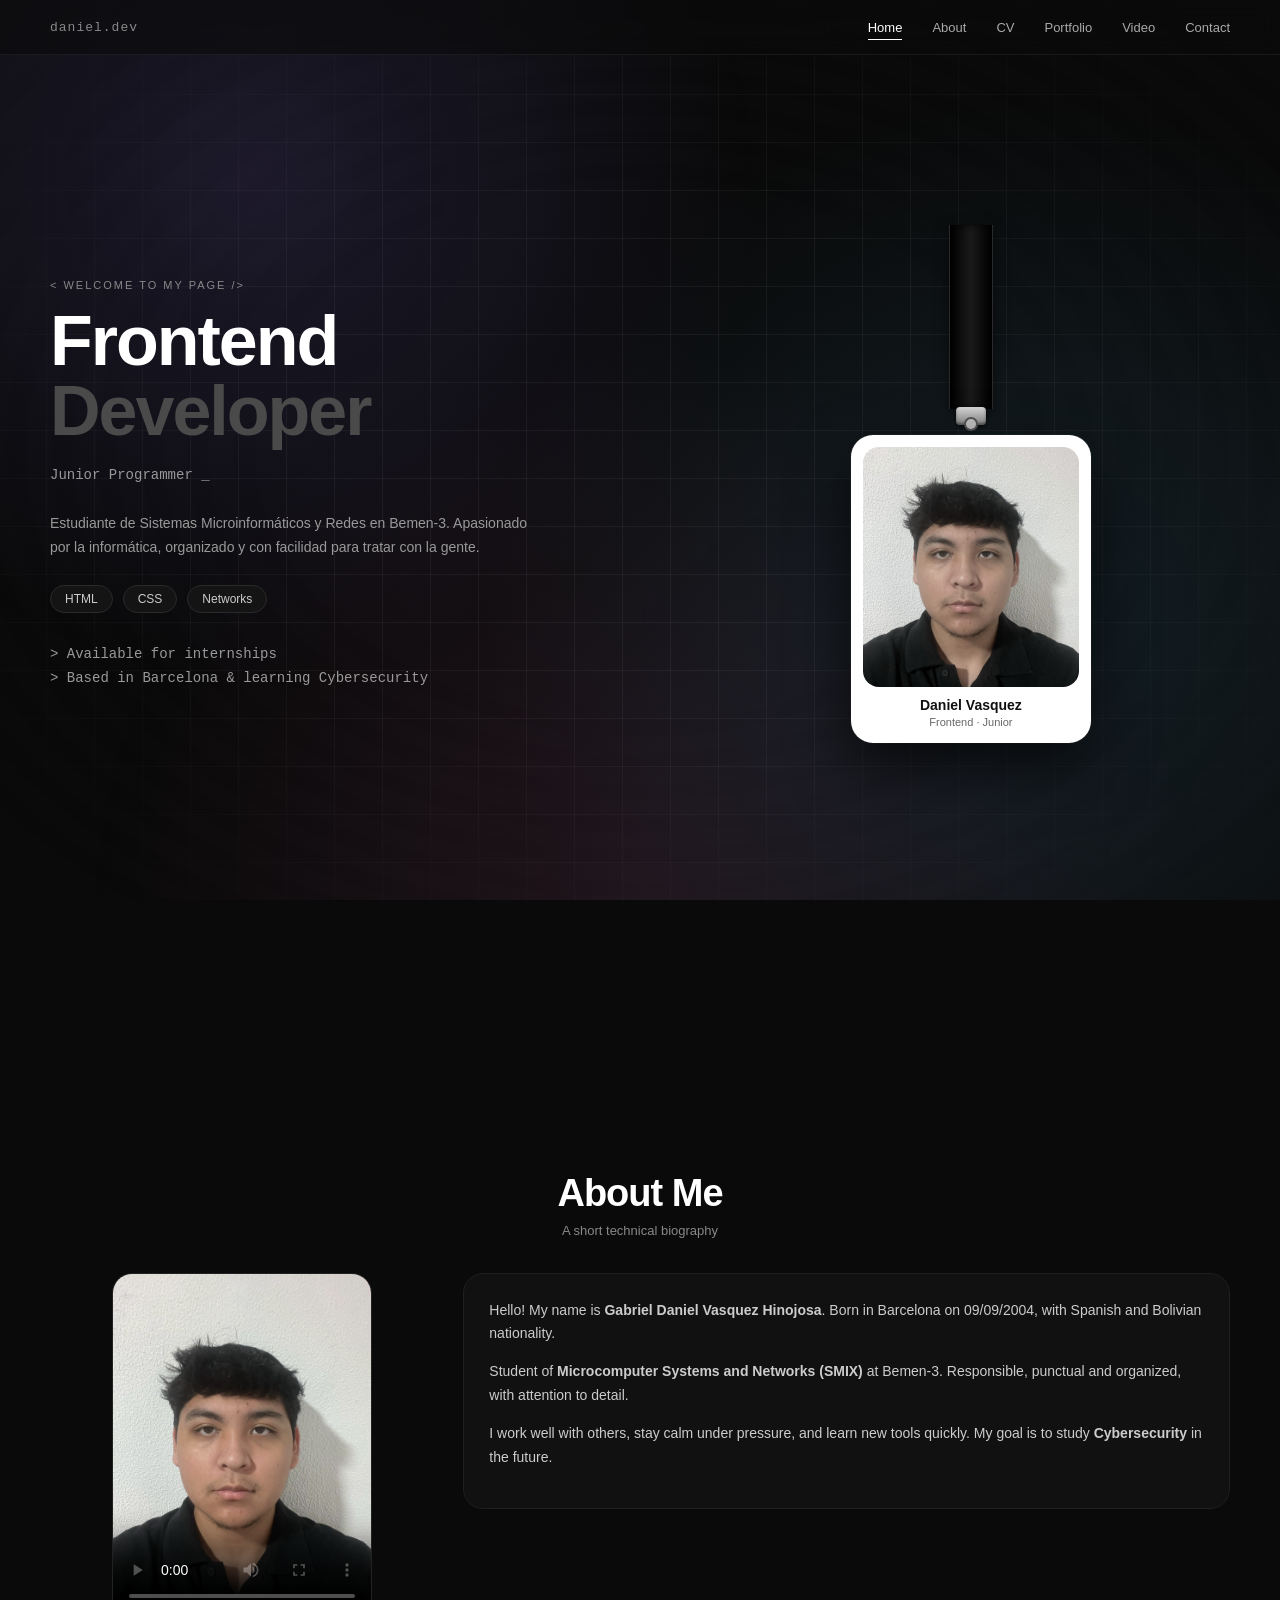
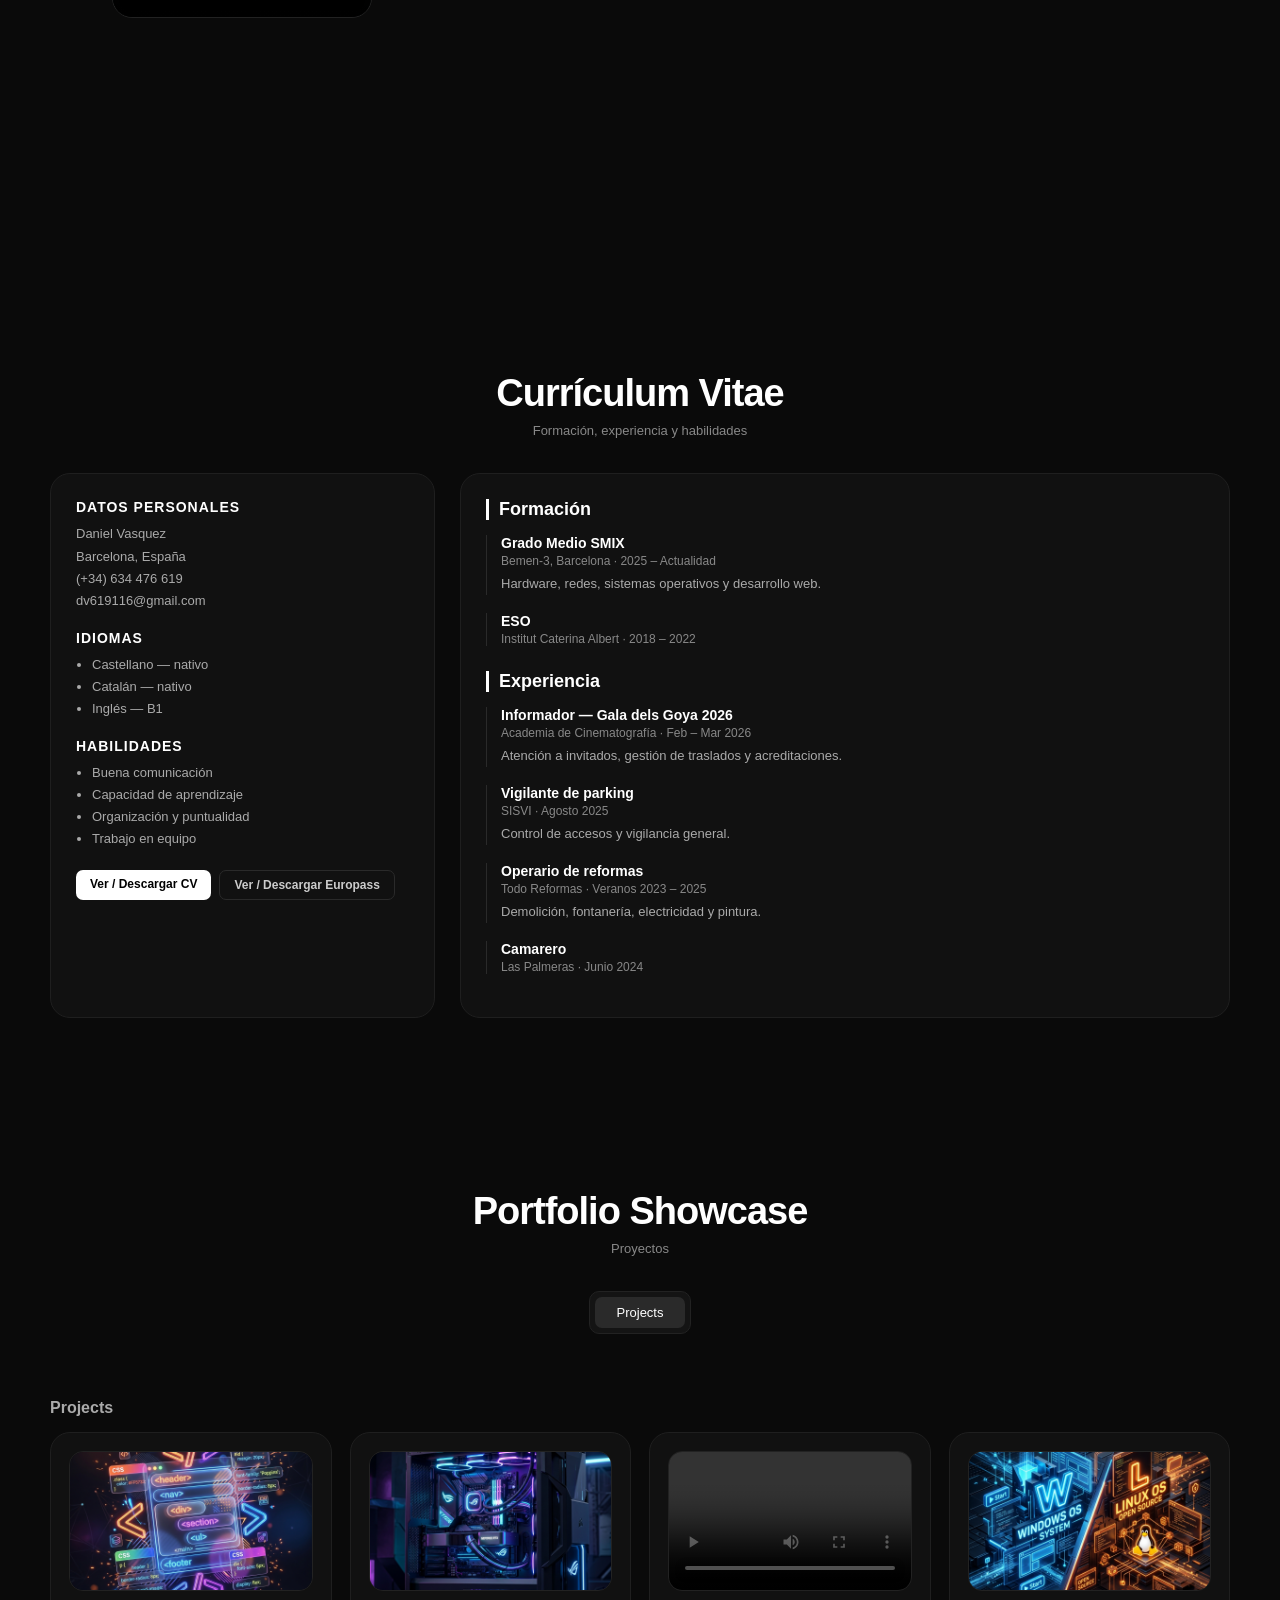
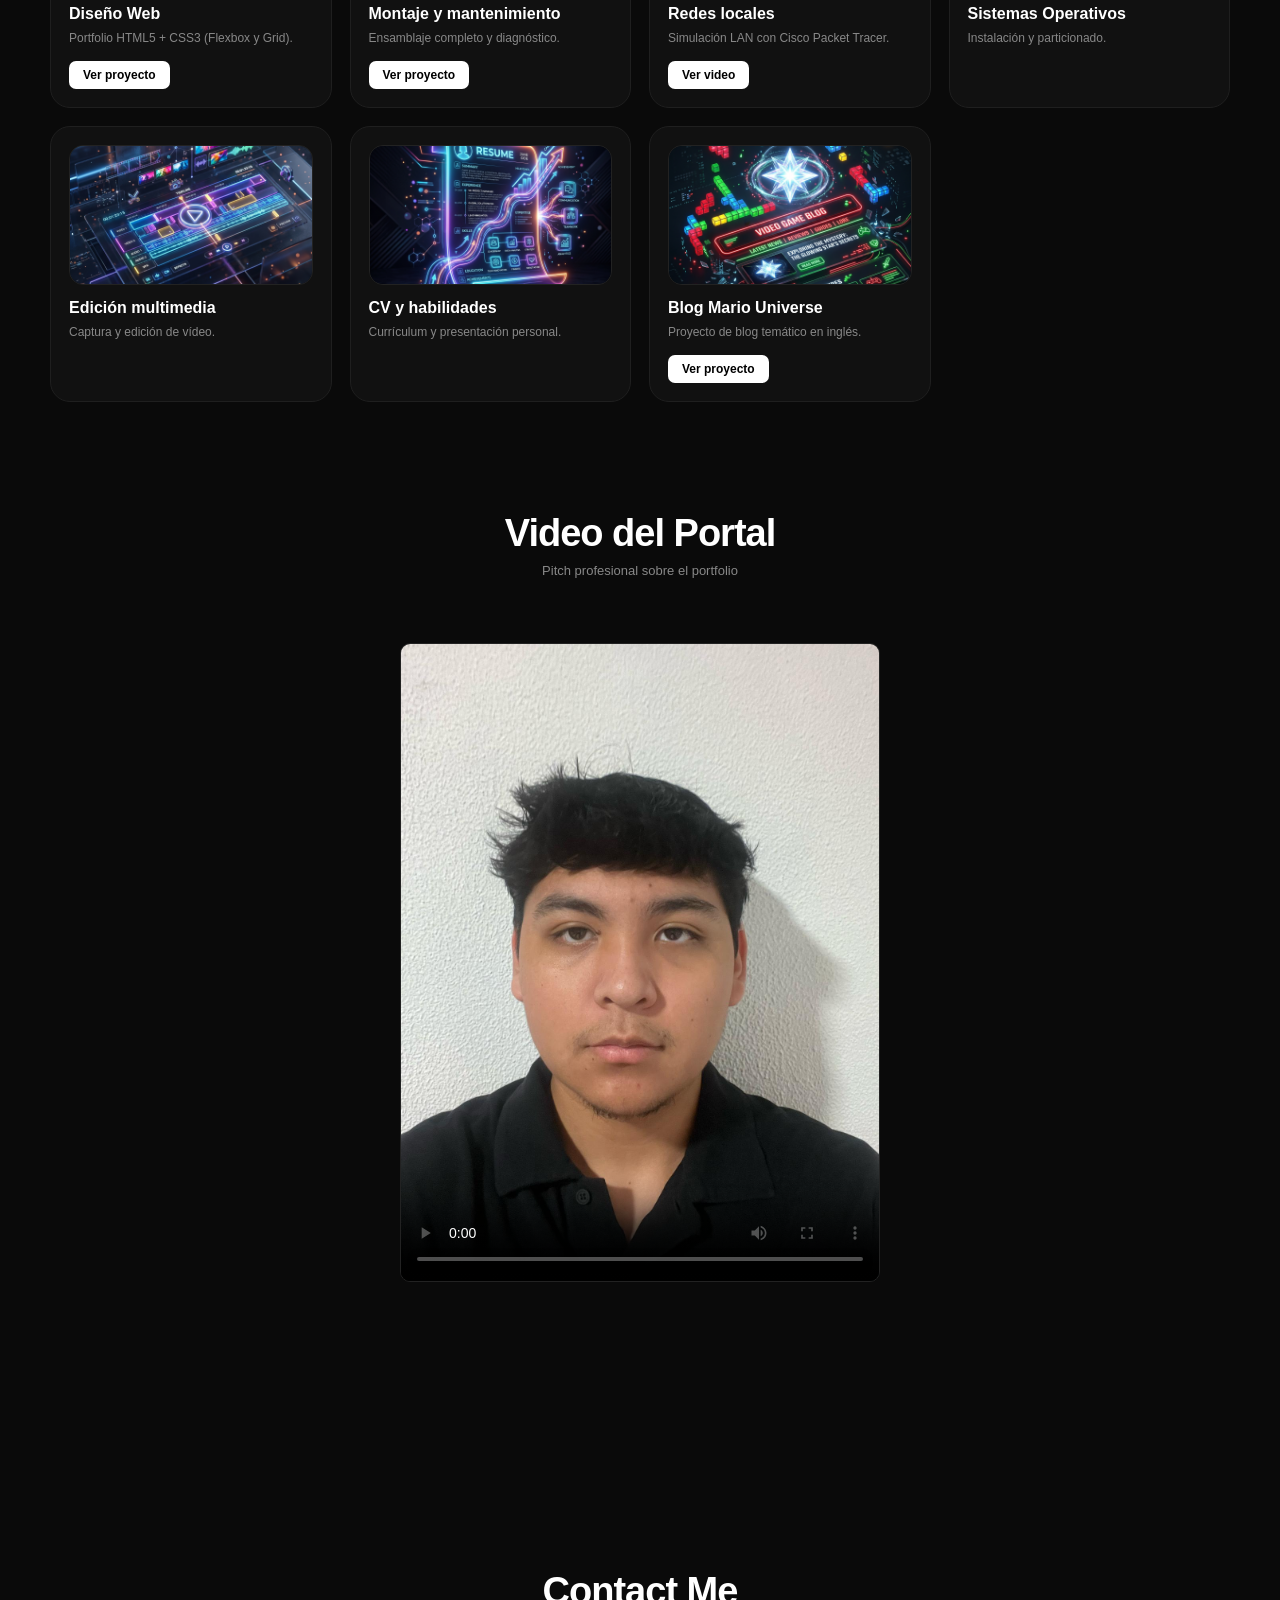
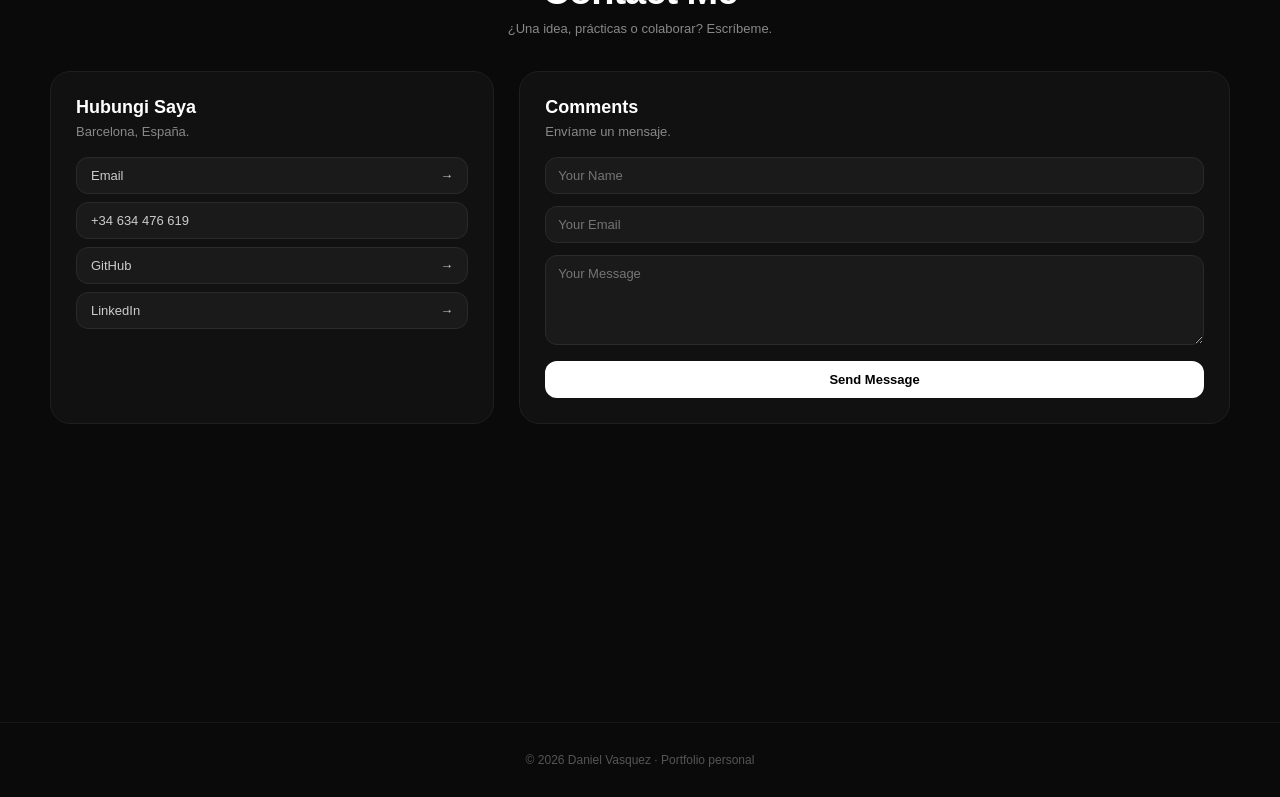
==== index.html @ 6c7f9017 "Espai_Personal" ====
<!DOCTYPE html>
<html lang="es">
<head>
  <meta charset="UTF-8">
  <meta name="viewport" content="width=device-width, initial-scale=1.0">
  <title>Daniel Vasquez · Portfolio</title>
  <link rel="stylesheet" href="css/styles.css">
</head>
<body>
  <header>
    <div class="logo">daniel.dev</div>
    <nav>
      <ul>
        <li><a href="#home" class="active">Home</a></li>
        <li><a href="#about">About</a></li>
        <li><a href="#cv">CV</a></li>
        <li><a href="#portfolio">Portfolio</a></li>
        <li><a href="#video">Video</a></li>
        <li><a href="#contact">Contact</a></li>
      </ul>
    </nav>
  </header>

  <main>
    <!-- ============ HOME ============ -->
    <section id="home" class="snap-section">
      <div class="hero">
        <div class="hero-text">
          <small>&lt; Welcome to my page /&gt;</small>
          <h1>Frontend <span class="grey">Developer</span></h1>
          <p class="subtitle">Junior Programmer _</p>
          <p>Estudiante de Sistemas Microinformáticos y Redes en Bemen-3. Apasionado por la informática, organizado y con facilidad para tratar con la gente.</p>
          <div class="tags">
            <span>HTML</span><span>CSS</span><span>Networks</span>
          </div>
          <p class="hero-actions">
            &gt; Available for internships<br>
            &gt; Based in Barcelona &amp; learning Cybersecurity
          </p>
        </div>

        <!-- Tarjeta colgante arrastrable -->
        <div class="id-card-wrap" id="cardWrap">
          <div class="lanyard" id="lanyard">
            <div class="lanyard-strap">
              <span>DANIEL VASQUEZ · PORTFOLIO · DANIEL VASQUEZ · PORTFOLIO ·</span>
            </div>
            <div class="lanyard-clip"></div>
          </div>
          <div class="id-card" id="idCard">
            <img src="img/profile.jpeg" alt="Foto de Daniel Vasquez">
            <div class="id-card-info">
              <strong>Daniel Vasquez</strong>
              <span>Frontend · Junior</span>
            </div>
          </div>
        </div>
      </div>
    </section>

    <!-- ============ ABOUT ============ -->
    <section id="about" class="snap-section">
      <h2 class="section-title">About Me</h2>
      <p class="section-subtitle">A short technical biography</p>
      <div class="about-grid">
        <div class="about-photo">
          <video src="videos/About%20Me.mp4" controls poster="img/profile.jpeg"></video>
        </div>
        <div class="about-text">
          <p>Hello! My name is <strong>Gabriel Daniel Vasquez Hinojosa</strong>. Born in Barcelona on 09/09/2004, with Spanish and Bolivian nationality.</p>
          <p>Student of <strong>Microcomputer Systems and Networks (SMIX)</strong> at Bemen-3. Responsible, punctual and organized, with attention to detail.</p>
          <p>I work well with others, stay calm under pressure, and learn new tools quickly. My goal is to study <strong>Cybersecurity</strong> in the future.</p>
        </div>
      </div>
    </section>

    <!-- ============ CV ============ -->
    <section id="cv" class="snap-section">
      <h2 class="section-title">Currículum Vitae</h2>
      <p class="section-subtitle">Formación, experiencia y habilidades</p>
      <div class="cv-grid">
        <aside class="cv-side">
          <h3>Datos personales</h3>
          <p>Daniel Vasquez<br>Barcelona, España<br><span>(+34) 634 476 619</span><br>dv619116@gmail.com</p>
          <h3>Idiomas</h3>
          <ul>
            <li>Castellano — nativo</li>
            <li>Catalán — nativo</li>
            <li>Inglés — B1</li>
          </ul>
          <h3>Habilidades</h3>
          <ul>
            <li>Buena comunicación</li>
            <li>Capacidad de aprendizaje</li>
            <li>Organización y puntualidad</li>
            <li>Trabajo en equipo</li>
          </ul>
          <div class="download-row">
            <a class="btn" href="img/cv.pdf" target="_blank" rel="noopener">Ver / Descargar CV</a>
            <a class="btn btn-outline" href="img/europass.pdf" target="_blank" rel="noopener">Ver / Descargar Europass</a>
          </div>
        </aside>
        <div class="cv-main-box">
          <h3>Formación</h3>
          <div class="timeline-item">
            <h4>Grado Medio SMIX</h4>
            <small>Bemen-3, Barcelona · 2025 – Actualidad</small>
            <p>Hardware, redes, sistemas operativos y desarrollo web.</p>
          </div>
          <div class="timeline-item">
            <h4>ESO</h4>
            <small>Institut Caterina Albert · 2018 – 2022</small>
          </div>
          <h3>Experiencia</h3>
          <div class="timeline-item">
            <h4>Informador — Gala dels Goya 2026</h4>
            <small>Academia de Cinematografía · Feb – Mar 2026</small>
            <p>Atención a invitados, gestión de traslados y acreditaciones.</p>
          </div>
          <div class="timeline-item">
            <h4>Vigilante de parking</h4>
            <small>SISVI · Agosto 2025</small>
            <p>Control de accesos y vigilancia general.</p>
          </div>
          <div class="timeline-item">
            <h4>Operario de reformas</h4>
            <small>Todo Reformas · Veranos 2023 – 2025</small>
            <p>Demolición, fontanería, electricidad y pintura.</p>
          </div>
          <div class="timeline-item">
            <h4>Camarero</h4>
            <small>Las Palmeras · Junio 2024</small>
          </div>
        </div>
      </div>
    </section>

    <!-- ============ PORTFOLIO ============ -->
    <section id="portfolio" class="snap-section">
      <h2 class="section-title">Portfolio Showcase</h2>
      <p class="section-subtitle">Proyectos</p>
      <div class="tabs">
        <a href="#projects" class="active">Projects</a>
      </div>
      <h3 id="projects" class="sub-h">Projects</h3>
      <div class="cards">
        <div class="card"><div class="card-thumb" style="padding: 0; overflow: hidden;"><img src="img/project-web.png" style="width: 100%; height: 100%; object-fit: cover;"></div><h3>Diseño Web</h3><p>Portfolio HTML5 + CSS3 (Flexbox y Grid).</p><a class="btn" href="https://gdvasquez-io.github.io/-Lloc-Web-de-Venda/" target="_blank">Ver proyecto</a></div>
        <div class="card"><div class="card-thumb" style="padding: 0; overflow: hidden;"><img src="img/project-pc.png" style="width: 100%; height: 100%; object-fit: cover;"></div><h3>Montaje y mantenimiento</h3><p>Ensamblaje completo y diagnóstico.</p><a class="btn" href="https://gdvasquez-io.github.io/Formulari-Web/" target="_blank">Ver proyecto</a></div>
        <div class="card"><div style="height: 140px; border-radius: 14px; margin-bottom: 14px; overflow: hidden; border: 1px solid #222;"><video src="videos/networking-video.mp4" controls style="width: 100%; height: 100%; object-fit: cover;"></video></div><h3>Redes locales</h3><p>Simulación LAN con Cisco Packet Tracer.</p><a class="btn" href="videos/networking-video.mp4" target="_blank">Ver video</a></div>
        <div class="card"><div class="card-thumb" style="padding: 0; overflow: hidden;"><img src="img/project-os.png" style="width: 100%; height: 100%; object-fit: cover;"></div><h3>Sistemas Operativos</h3><p>Instalación y particionado.</p></div>
        <div class="card"><div class="card-thumb" style="padding: 0; overflow: hidden;"><img src="img/project-media.png" style="width: 100%; height: 100%; object-fit: cover;"></div><h3>Edición multimedia</h3><p>Captura y edición de vídeo.</p></div>
        <div class="card"><div class="card-thumb" style="padding: 0; overflow: hidden;"><img src="img/project-cv.png" style="width: 100%; height: 100%; object-fit: cover;"></div><h3>CV y habilidades</h3><p>Currículum y presentación personal.</p></div>
        <div class="card"><div class="card-thumb" style="padding: 0; overflow: hidden;"><img src="img/project-mario.png" style="width: 100%; height: 100%; object-fit: cover;"></div><h3>Blog Mario Universe</h3><p>Proyecto de blog temático en inglés.</p><a class="btn" href="https://gdvasquez-io.github.io/blog-mario-univers/" target="_blank">Ver proyecto</a></div>
      </div>

    </section>

    <!-- ============ VIDEO ============ -->
    <section id="video" class="snap-section">
      <h2 class="section-title">Video del Portal</h2>
      <p class="section-subtitle">Pitch profesional sobre el portfolio</p>
      <div class="video-container">
        <video controls poster="img/profile.jpeg">
          <source src="img/portal-video.mp4" type="video/mp4">
        </video>
      </div>
    </section>

    <!-- ============ CONTACT ============ -->
    <section id="contact" class="snap-section">
      <h2 class="section-title">Contact Me</h2>
      <p class="section-subtitle">¿Una idea, prácticas o colaborar? Escríbeme.</p>
      <div class="contact-grid">
        <div class="contact-box">
          <h3>Hubungi Saya</h3>
          <p class="desc">Barcelona, España.</p>
          <div class="social">
            <a href="mailto:dv619116@gmail.com">Email <span>→</span></a>
            <span class="phone-row"><span>+34 634 476 619</span></span>
            <a href="https://github.com/gdvasquez-io" target="_blank">GitHub <span>→</span></a>
            <a href="https://www.linkedin.com/in/gdvasquez" target="_blank">LinkedIn <span>→</span></a>
          </div>
        </div>
        <form class="contact-box" action="mailto:dv619116@gmail.com" method="post" enctype="text/plain">
          <h3>Comments</h3>
          <p class="desc">Envíame un mensaje.</p>
          <input type="text" name="nombre" placeholder="Your Name" required>
          <input type="email" name="email" placeholder="Your Email" required>
          <textarea name="mensaje" placeholder="Your Message" required></textarea>
          <button type="submit">Send Message</button>
        </form>
      </div>
    </section>
  </main>

  <footer>© 2026 Daniel Vasquez · Portfolio personal</footer>


</body>
</html>
---- css/styles.css ----
/* =====================================================
   PORTFOLIO - Daniel Vasquez
   Solo HTML y CSS · Inspirado en el diseño del video
   ===================================================== */

* {
  margin: 0;
  padding: 0;
  box-sizing: border-box;
  font-family: "Helvetica Neue", Arial, sans-serif;
}

html { scroll-behavior: smooth; }

/* Secciones (scroll libre, sin snap automático) */
.snap-section {
  min-height: 100vh;
  padding-top: 90px;
  display: flex;
  flex-direction: column;
  justify-content: center;
  max-width: 1200px;
  margin: 0 auto;
}
.sub-h { margin: 30px 0 15px; font-size: 16px; color: #aaa; }

body {
  background-color: #0a0a0a;
  color: #ffffff;
  min-height: 100vh;
  position: relative;
  overflow-x: hidden;
}

/* ============ Fondo animado profesional ============ */
/* Capa 1: grid sutil que se desplaza */
body::before {
  content: "";
  position: fixed;
  inset: -2px;
  z-index: -2;
  background-color: #0a0a0a;
  background-image:
    linear-gradient(rgba(255, 255, 255, 0.05) 1px, transparent 1px),
    linear-gradient(90deg, rgba(255, 255, 255, 0.05) 1px, transparent 1px);
  background-size: 48px 48px;
  animation: gridShift 20s linear infinite;
  mask-image: radial-gradient(ellipse at center, #000 40%, transparent 90%);
  -webkit-mask-image: radial-gradient(ellipse at center, #000 40%, transparent 90%);
}

/* Capa 2: orbes de luz que se mueven */
body::after {
  content: "";
  position: fixed;
  inset: 0;
  z-index: -1;
  pointer-events: none;
  background:
    radial-gradient(circle at 20% 20%, rgba(120, 100, 200, 0.18), transparent 40%),
    radial-gradient(circle at 80% 70%, rgba(80, 160, 200, 0.15), transparent 45%),
    radial-gradient(circle at 50% 100%, rgba(200, 100, 160, 0.12), transparent 50%);
  animation: orbDrift 18s ease-in-out infinite alternate;
}

@keyframes gridShift {
  0%   { background-position: 0 0, 0 0; }
  100% { background-position: 48px 48px, 48px 48px; }
}

@keyframes orbDrift {
  0%   { transform: translate3d(0, 0, 0) scale(1); }
  50%  { transform: translate3d(-3%, 2%, 0) scale(1.1); }
  100% { transform: translate3d(3%, -2%, 0) scale(1.05); }
}

a { text-decoration: none; color: inherit; }
ul { list-style: none; }

/* ============ Header fijo ============ */
header {
  position: fixed;
  top: 0; left: 0;
  width: 100%;
  padding: 18px 50px;
  display: flex;
  justify-content: space-between;
  align-items: center;
  background-color: rgba(10, 10, 10, 0.6);
  backdrop-filter: blur(10px);
  -webkit-backdrop-filter: blur(10px);
  border-bottom: 1px solid rgba(255, 255, 255, 0.06);
  z-index: 100;
}

.logo {
  font-size: 13px;
  color: #888;
  letter-spacing: 1px;
  font-family: "Courier New", monospace;
}

nav ul {
  display: flex;
  gap: 30px;
}

nav a {
  font-size: 13px;
  color: #aaaaaa;
  padding: 4px 0;
  transition: color 0.3s;
}

nav a:hover { color: #ffffff; }

nav a.active {
  color: #ffffff;
  border-bottom: 1px solid #ffffff;
}

/* ============ Layout general ============ */
main {
  padding: 0 50px 60px;
}

section {
  max-width: 1200px;
  margin: 0 auto;
}

/* ============ HERO (Home) ============ */
.hero {
  display: grid;
  grid-template-columns: 1.2fr 1fr;
  gap: 40px;
  align-items: center;
  min-height: 80vh;
}

.hero-text small {
  display: inline-block;
  color: #888;
  font-size: 11px;
  letter-spacing: 2px;
  text-transform: uppercase;
  margin-bottom: 15px;
}

.hero-text h1 {
  font-size: 70px;
  font-weight: 800;
  line-height: 1;
  letter-spacing: -2px;
}

.hero-text h1 .grey {
  color: #4a4a4a;
  display: block;
}

.subtitle {
  margin-top: 20px;
  font-size: 14px;
  color: #aaaaaa;
  font-family: "Courier New", monospace;
}

.hero-text p {
  color: #999999;
  font-size: 14px;
  margin: 18px 0 25px;
  max-width: 480px;
  line-height: 1.7;
}

.tags {
  display: flex;
  gap: 10px;
  margin-bottom: 30px;
  flex-wrap: wrap;
}

.tags span {
  border: 1px solid #2a2a2a;
  background-color: #141414;
  padding: 6px 14px;
  border-radius: 20px;
  font-size: 12px;
  color: #cccccc;
}

.hero-actions {
  font-size: 12px;
  color: #777;
  font-family: "Courier New", monospace;
}

/* ===== ID Card colgando ===== */
.id-card-wrap {
  position: relative;
  width: 280px;
  height: 540px;
  margin: 0 auto;
  user-select: none;
  transform-origin: top center;
}

/* Correa negra con texto blanco */
.lanyard {
  position: absolute;
  top: 0;
  left: 50%;
  transform: translateX(-50%);
  width: 44px;
  height: 200px;
  display: flex;
  flex-direction: column;
  align-items: center;
  pointer-events: none;
}
.lanyard-strap {
  width: 100%;
  flex: 1;
  background: linear-gradient(90deg, #000 0%, #1a1a1a 50%, #000 100%);
  border-left: 1px solid #2a2a2a;
  border-right: 1px solid #2a2a2a;
  box-shadow: inset 0 0 8px rgba(0,0,0,0.8), 0 4px 12px rgba(0,0,0,0.5);
  overflow: hidden;
  position: relative;
}
.lanyard-strap span {
  position: absolute;
  top: 0; left: 50%;
  transform: translateX(-50%) rotate(90deg);
  transform-origin: top left;
  white-space: nowrap;
  color: #fff;
  font-size: 9px;
  letter-spacing: 4px;
  font-weight: 700;
  font-family: "Courier New", monospace;
  padding: 14px 0 0 14px;
  opacity: 0.85;
}
.lanyard-clip {
  width: 30px;
  height: 18px;
  background: linear-gradient(180deg, #d8d8d8, #888);
  border-radius: 4px;
  margin-top: -2px;
  box-shadow: 0 2px 4px rgba(0,0,0,0.6), inset 0 -2px 3px rgba(0,0,0,0.4);
  position: relative;
}
.lanyard-clip::after {
  content: "";
  position: absolute;
  bottom: -6px;
  left: 50%;
  transform: translateX(-50%);
  width: 10px; height: 10px;
  border-radius: 50%;
  background: #c0c0c0;
  border: 2px solid #555;
}

.id-card {
  position: absolute;
  top: 210px;
  left: 50%;
  margin-left: -120px;
  width: 240px;
  background-color: #ffffff;
  border-radius: 22px;
  padding: 12px;
  box-shadow: 0 25px 60px rgba(0, 0, 0, 0.7), 0 0 0 1px rgba(255,255,255,0.05);
  pointer-events: none;
}

.id-card-info {
  text-align: center;
  color: #111;
  margin-top: 10px;
  font-family: "Courier New", monospace;
}
.id-card-info strong { display: block; font-size: 14px; }
.id-card-info span { font-size: 11px; color: #666; }

.id-card img {
  width: 100%;
  height: 240px;
  object-fit: cover;
  border-radius: 16px;
  display: block;
  filter: grayscale(40%);
  pointer-events: none;
}

/* ============ Títulos de sección ============ */
.section-title {
  text-align: center;
  font-size: 38px;
  font-weight: 800;
  letter-spacing: -1px;
  margin-bottom: 8px;
}

.section-subtitle {
  text-align: center;
  color: #888;
  font-size: 13px;
  margin-bottom: 35px;
}

/* ============ Tabs ============ */
.tabs {
  display: flex;
  justify-content: center;
  gap: 6px;
  background-color: #141414;
  border: 1px solid #222;
  padding: 5px;
  border-radius: 10px;
  width: fit-content;
  margin: 0 auto 35px;
}

.tabs a {
  padding: 8px 22px;
  font-size: 13px;
  color: #888;
  border-radius: 7px;
  transition: all 0.3s;
}

.tabs a.active,
.tabs a:hover {
  background-color: #2a2a2a;
  color: #ffffff;
}

/* ============ Cards Portfolio ============ */
.cards {
  display: grid;
  grid-template-columns: repeat(auto-fit, minmax(280px, 1fr));
  gap: 18px;
}

.card {
  background-color: #111111;
  border: 1px solid #1f1f1f;
  border-radius: 20px;
  padding: 18px;
  transition: transform 0.3s, border-color 0.3s;
}

.card:hover {
  transform: translateY(-4px);
  border-color: #444;
}

.card-thumb {
  background: linear-gradient(135deg, #1a1a1a, #0d0d0d);
  border: 1px solid #222;
  height: 140px;
  border-radius: 14px;
  margin-bottom: 14px;
  display: flex;
  align-items: center;
  justify-content: center;
  color: #555;
  font-size: 11px;
  letter-spacing: 1px;
}

.card h3 {
  font-size: 16px;
  margin-bottom: 6px;
}

.card p {
  color: #888;
  font-size: 12px;
  margin-bottom: 14px;
  line-height: 1.5;
}

.btn {
  display: inline-block;
  background-color: #ffffff;
  color: #000000;
  padding: 7px 14px;
  border-radius: 7px;
  font-size: 12px;
  font-weight: 600;
  border: none;
  cursor: pointer;
}

.btn-outline {
  background-color: transparent;
  color: #ccc;
  border: 1px solid #2a2a2a;
}

/* ============ Tech Stack grid ============ */
.stack {
  display: grid;
  grid-template-columns: repeat(auto-fit, minmax(140px, 1fr));
  gap: 14px;
}

.stack-item {
  background-color: #111;
  border: 1px solid #1f1f1f;
  border-radius: 18px;
  padding: 22px 12px;
  text-align: center;
  transition: transform 0.3s, border-color 0.3s;
}

.stack-item:hover {
  transform: translateY(-3px);
  border-color: #555;
}

.stack-item .icon {
  font-size: 30px;
  margin-bottom: 8px;
  display: block;
}

.stack-item p {
  font-size: 12px;
  color: #ccc;
}

/* ============ About ============ */
.about-grid {
  display: grid;
  grid-template-columns: 1fr 2fr;
  gap: 30px;
  align-items: start;
}

.about-photo img, .about-photo video {
  width: 75%;
  max-width: 260px;
  display: block;
  margin: 0 auto;
  border-radius: 20px;
  border: 1px solid #222;
  filter: grayscale(20%);
  object-fit: cover;
}

.about-text {
  background-color: #111;
  border: 1px solid #1f1f1f;
  border-radius: 20px;
  padding: 25px;
  color: #cccccc;
  font-size: 14px;
  line-height: 1.7;
}

.about-text p { margin-bottom: 14px; }

.video-container {
  margin-top: 30px;
}

.video-container video {
  width: 100%;
  max-width: 480px;
  display: block;
  margin: 0 auto;
  border-radius: 10px;
  border: 1px solid #222;
}

/* ============ CV ============ */
.cv-grid {
  display: grid;
  grid-template-columns: 1fr 2fr;
  gap: 25px;
}

.cv-side, .cv-main-box {
  background-color: #111;
  border: 1px solid #1f1f1f;
  border-radius: 20px;
  padding: 25px;
}

.cv-side h3 {
  font-size: 14px;
  text-transform: uppercase;
  letter-spacing: 1px;
  color: #fff;
  margin: 18px 0 8px;
}

.cv-side h3:first-child { margin-top: 0; }

.cv-side p, .cv-side li {
  color: #aaa;
  font-size: 13px;
  line-height: 1.7;
}

.cv-side ul { padding-left: 16px; list-style: disc; }

.download-row { margin-top: 20px; display: flex; gap: 8px; flex-wrap: wrap; }

.cv-main-box h3 {
  font-size: 18px;
  margin-bottom: 15px;
  border-left: 3px solid #fff;
  padding-left: 10px;
}

.cv-main-box h3:not(:first-child) { margin-top: 25px; }

.timeline-item {
  margin-bottom: 18px;
  padding-left: 14px;
  border-left: 1px solid #2a2a2a;
}

.timeline-item h4 {
  font-size: 14px;
  margin-bottom: 3px;
}

.timeline-item small {
  color: #888;
  font-size: 12px;
  display: block;
  margin-bottom: 6px;
}

.timeline-item p {
  color: #aaa;
  font-size: 13px;
  line-height: 1.6;
}

/* ============ Contact ============ */
.contact-grid {
  display: grid;
  grid-template-columns: 1fr 1.6fr;
  gap: 25px;
}

.contact-box {
  background-color: #111;
  border: 1px solid #1f1f1f;
  border-radius: 20px;
  padding: 25px;
}

.contact-box h3 { margin-bottom: 6px; font-size: 18px; }
.contact-box .desc { color: #888; font-size: 13px; margin-bottom: 18px; }

.contact-box input,
.contact-box textarea {
  width: 100%;
  background-color: #1a1a1a;
  border: 1px solid #2a2a2a;
  border-radius: 12px;
  padding: 10px 12px;
  color: #fff;
  font-size: 13px;
  margin-bottom: 12px;
  font-family: inherit;
}

.contact-box textarea { min-height: 90px; resize: vertical; }

.contact-box button {
  width: 100%;
  background-color: #fff;
  color: #000;
  padding: 11px;
  border: none;
  border-radius: 12px;
  font-size: 13px;
  font-weight: 600;
  cursor: pointer;
}

.social {
  display: flex;
  flex-direction: column;
  gap: 8px;
  margin-top: 16px;
}

.social a {
  background-color: #1a1a1a;
  border: 1px solid #2a2a2a;
  padding: 10px 14px;
  border-radius: 12px;
  font-size: 13px;
  color: #ccc;
  display: flex;
  justify-content: space-between;
  align-items: center;
  transition: border-color 0.3s;
}



.social a:hover { border-color: #fff; color: #fff; }

/* ============ Footer ============ */
footer {
  text-align: center;
  padding: 30px;
  color: #555;
  font-size: 12px;
  border-top: 1px solid rgba(255, 255, 255, 0.05);
  margin-top: 60px;
}





/* Fila del teléfono en la sección de contacto: mismo estilo que los enlaces */
.social .phone-row {
  background-color: #1a1a1a;
  border: 1px solid #2a2a2a;
  padding: 10px 14px;
  border-radius: 12px;
  font-size: 13px;
  color: #ccc;
  display: flex;
  align-items: center;
}
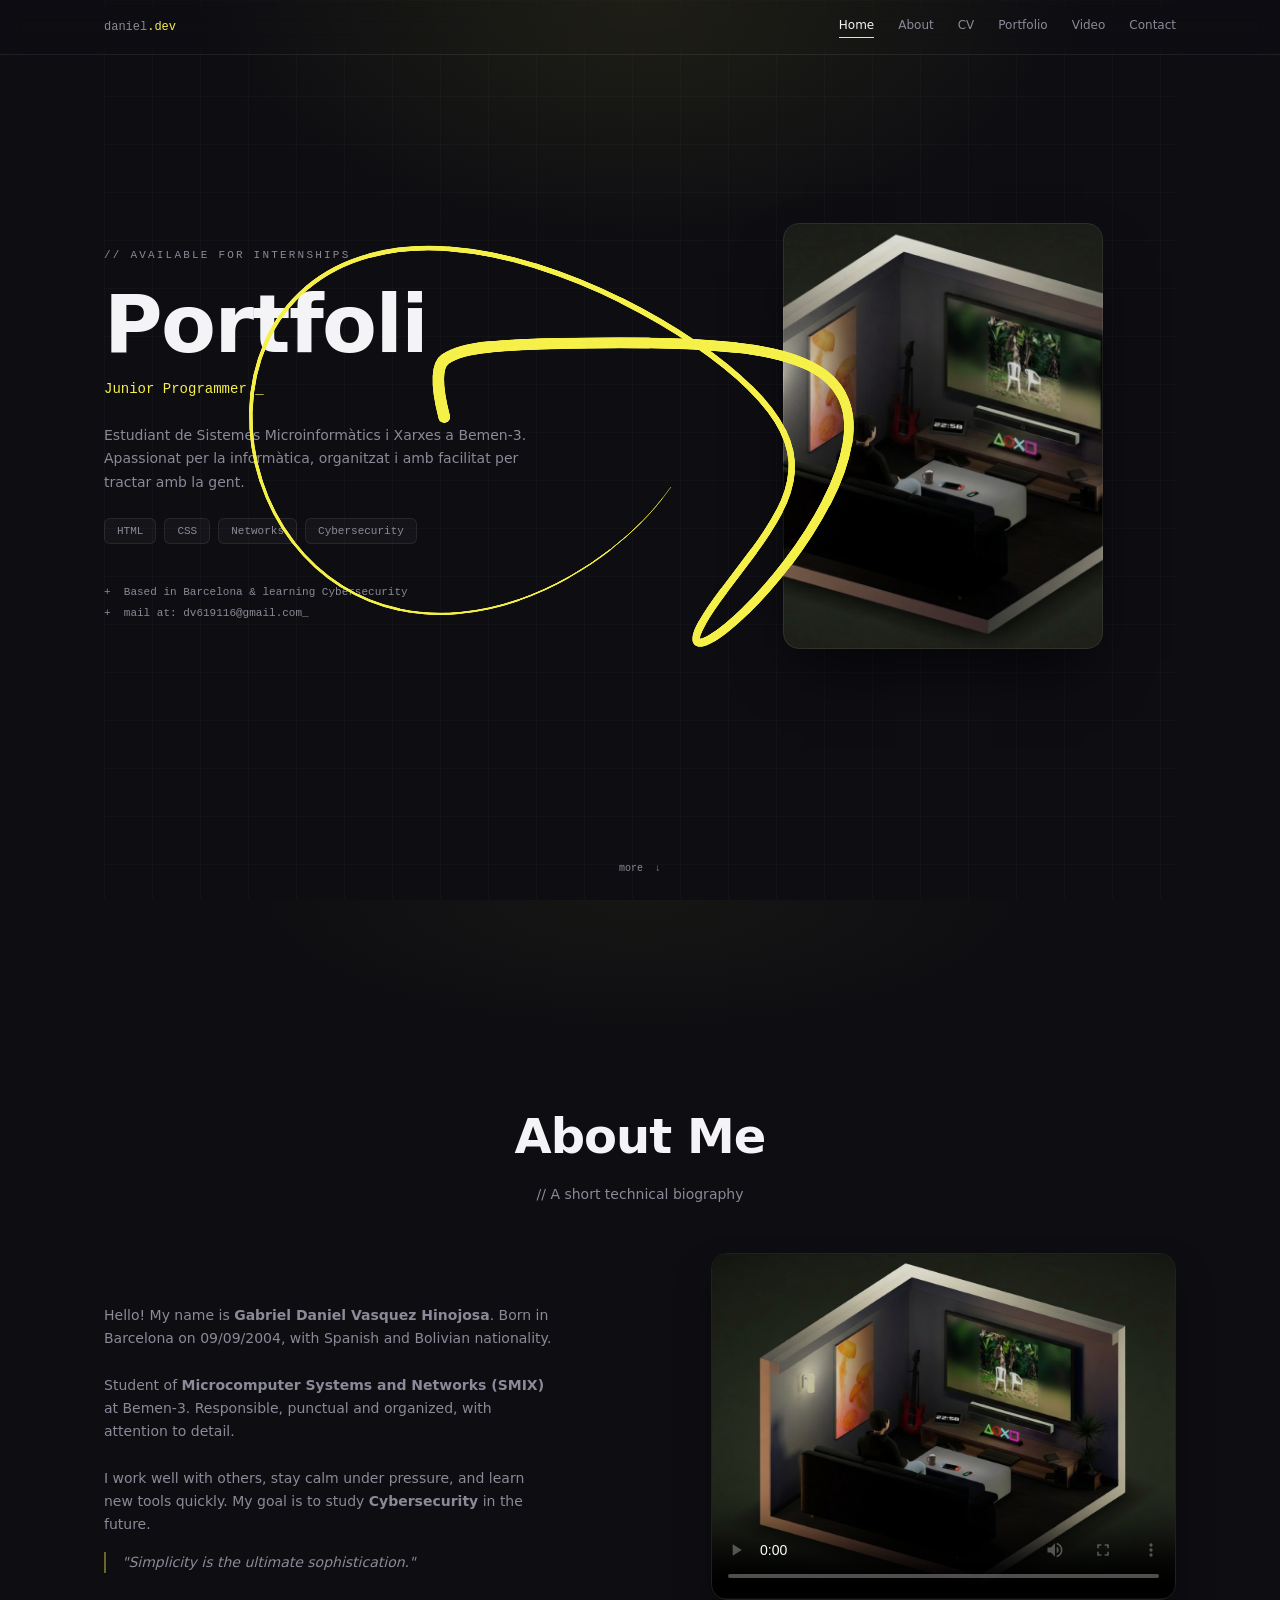
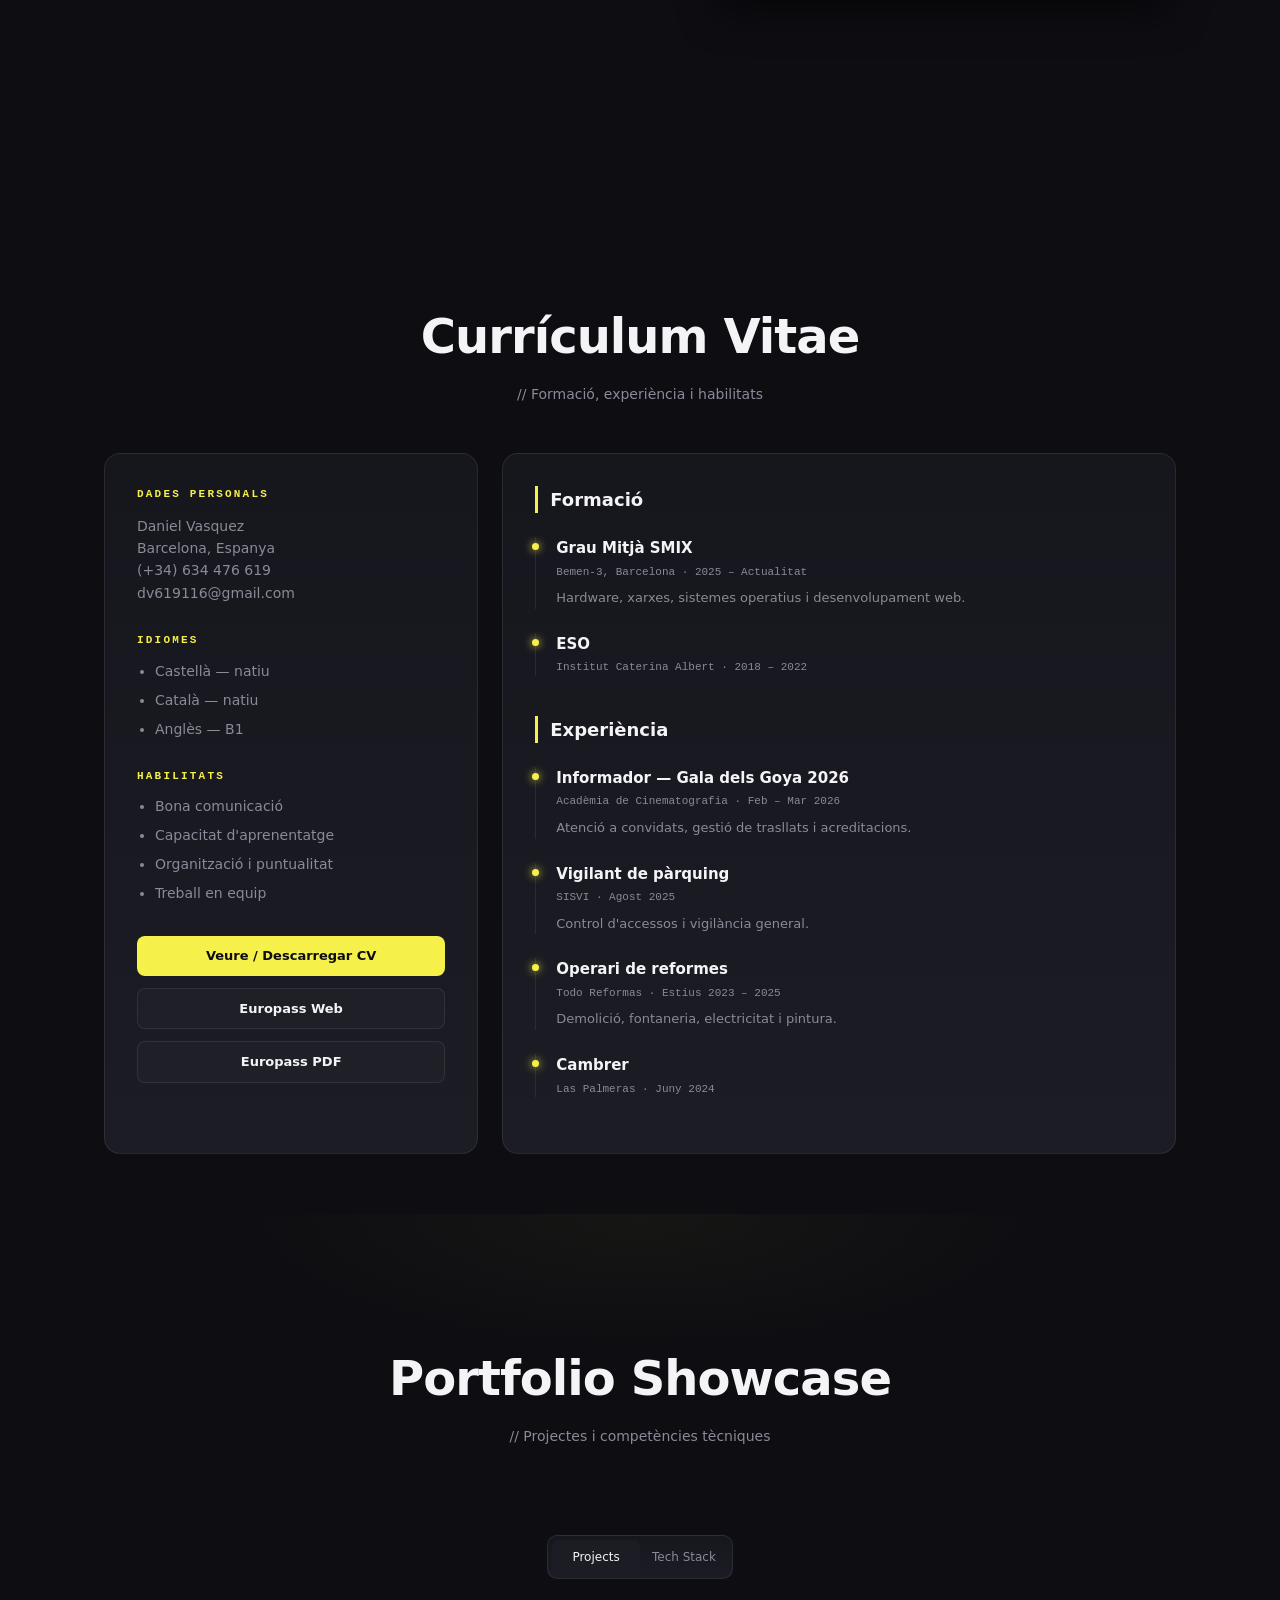
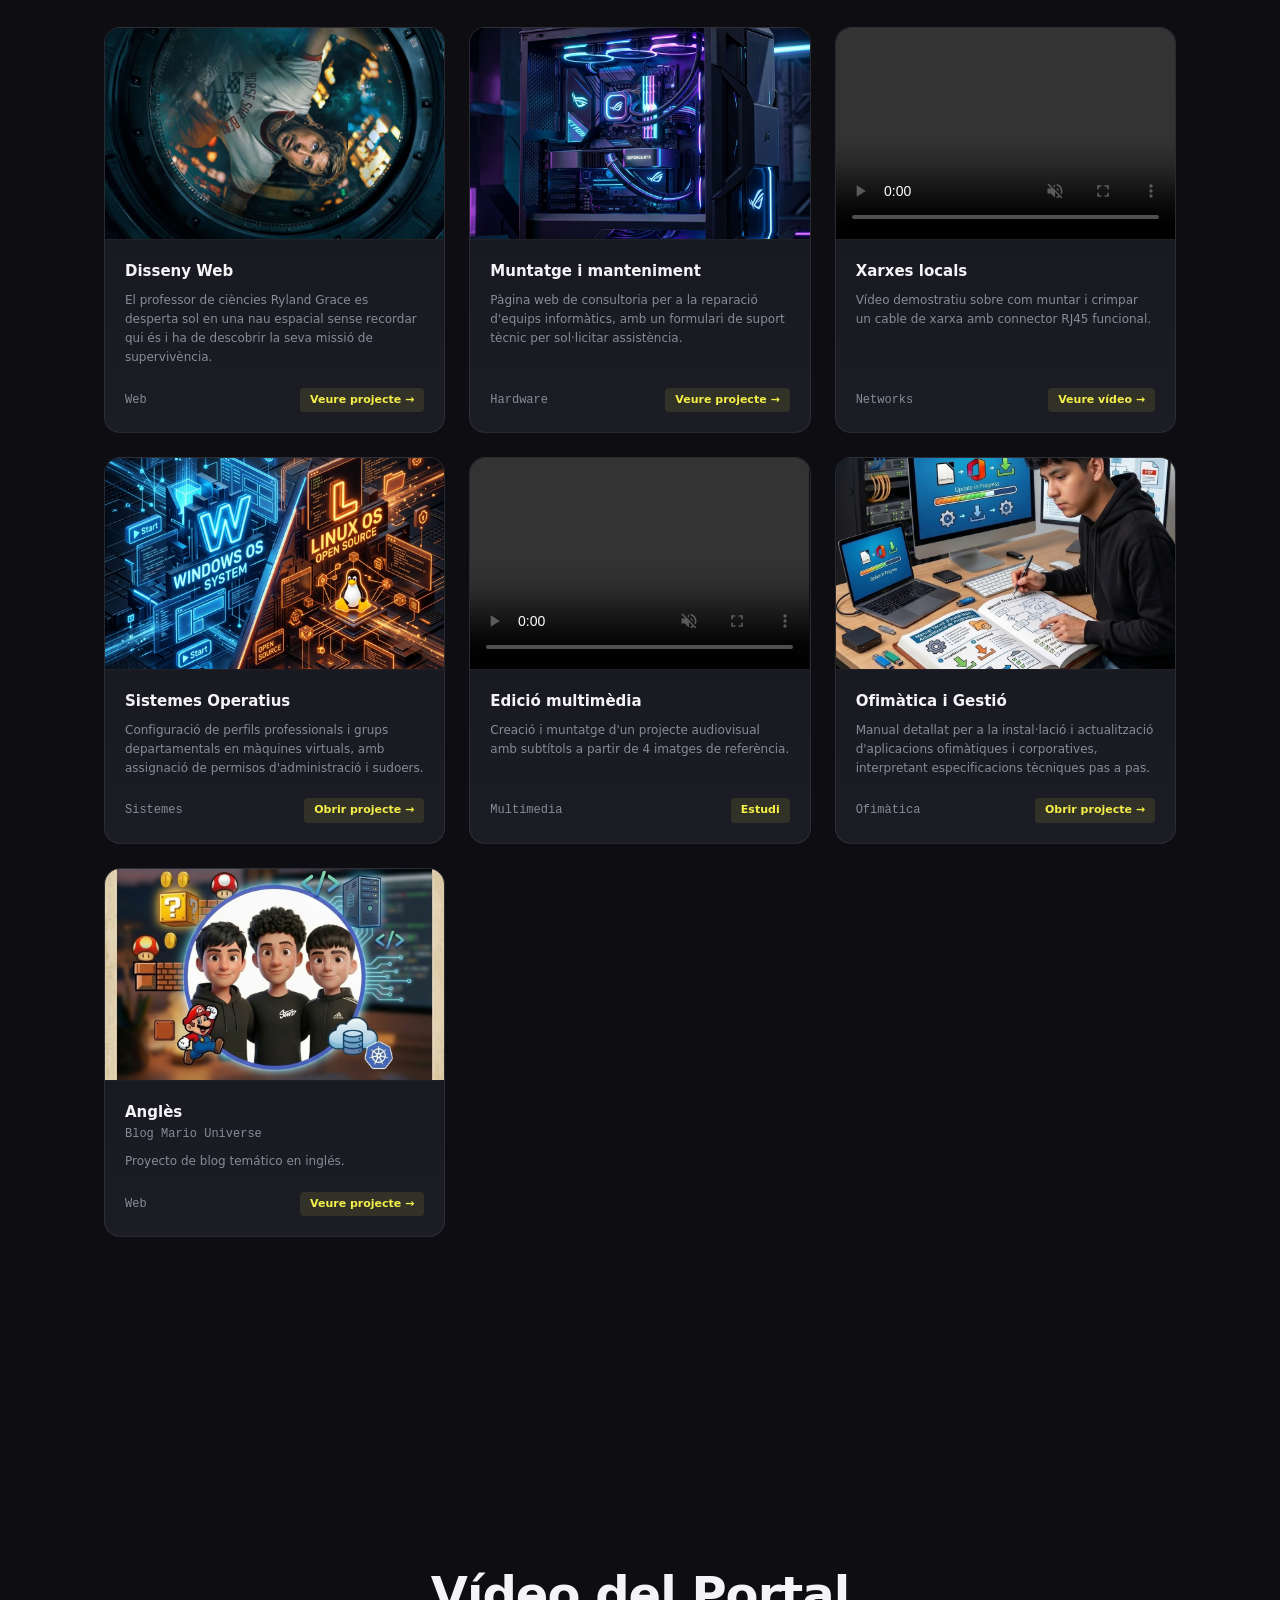
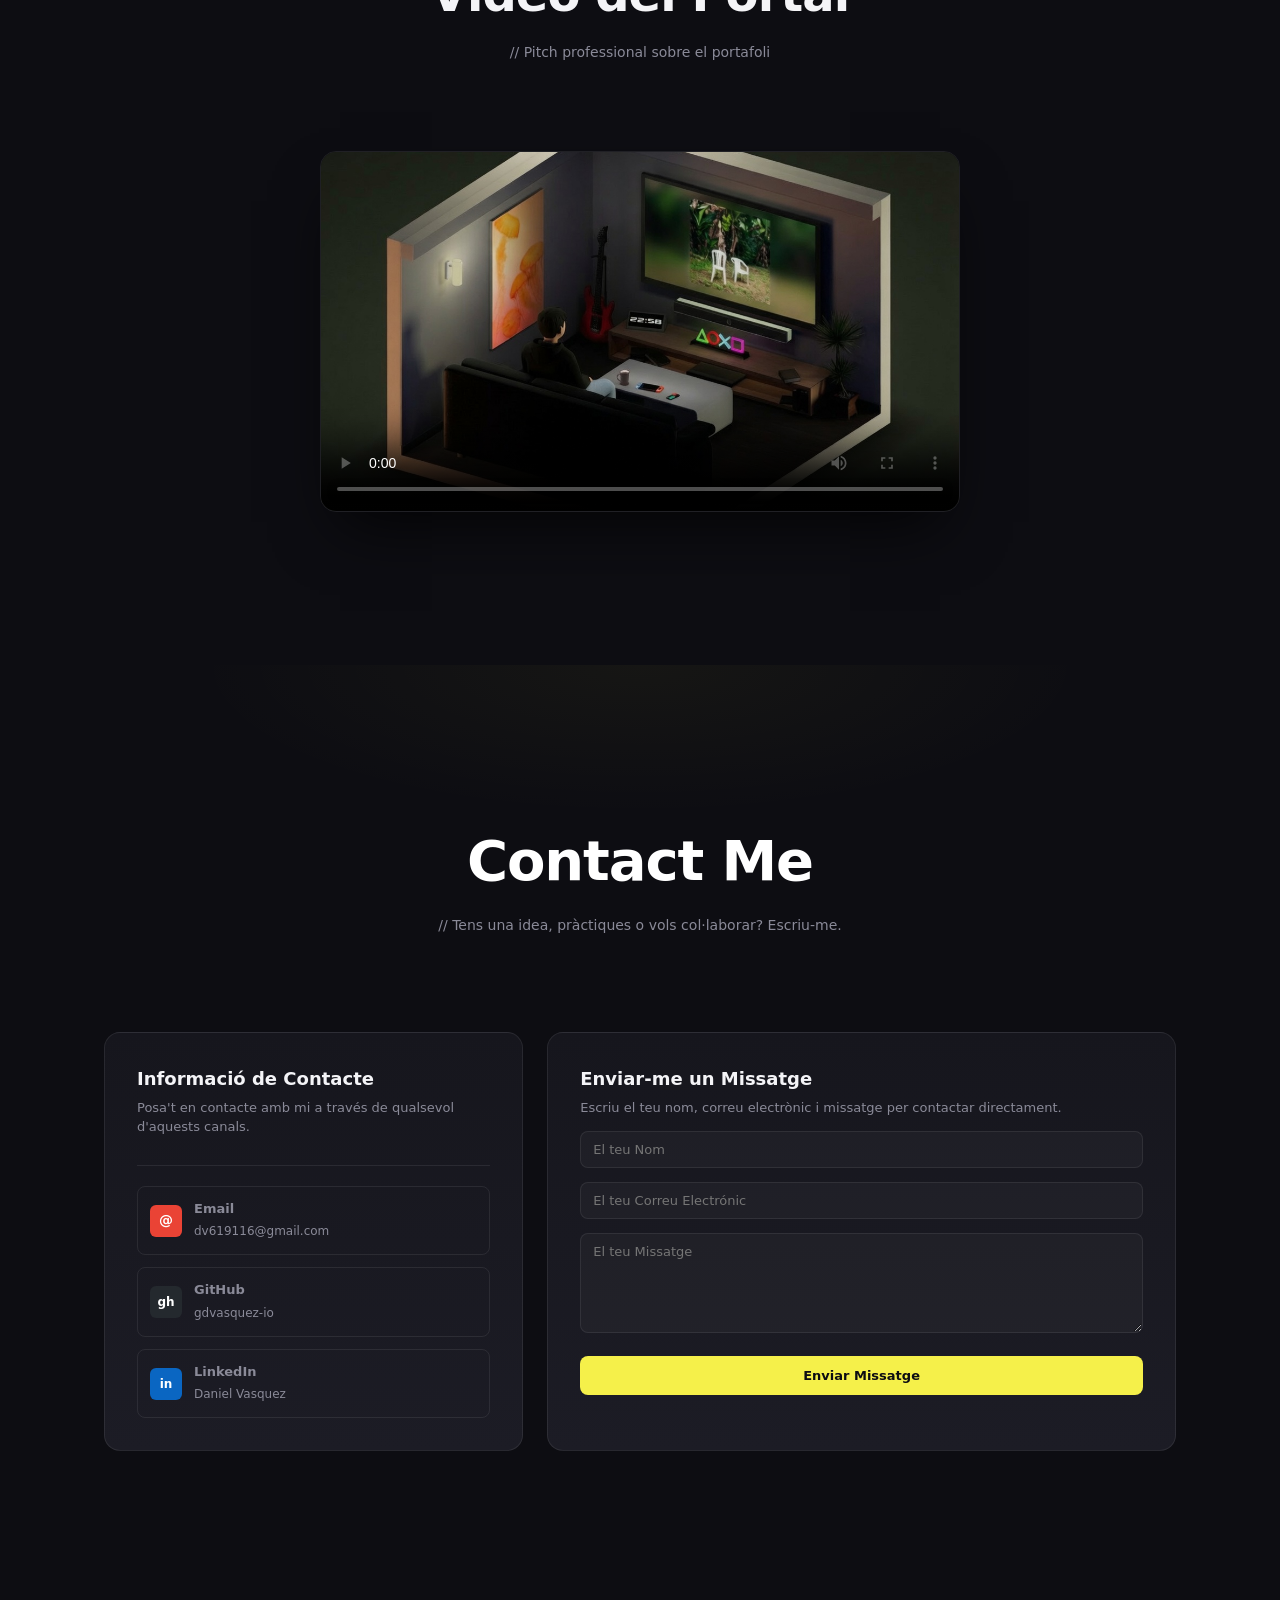
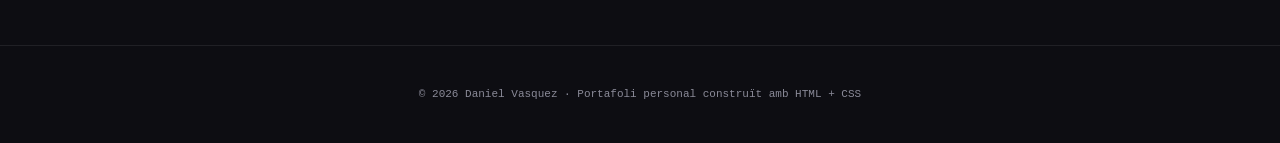
==== commit 52f86ac4: "Update" ====
--- a/index.html
+++ b/index.html
@@ -1,200 +1,419 @@
+<!-- Estructura del portafolio personal. He usado W3Schools de referencia para escribir las etiquetas semánticas de HTML. -->
 <!DOCTYPE html>
-<html lang="es">
+<html lang="ca">
+
 <head>
   <meta charset="UTF-8">
-  <meta name="viewport" content="width=device-width, initial-scale=1.0">
   <title>Daniel Vasquez · Portfolio</title>
   <link rel="stylesheet" href="css/styles.css">
 </head>
+
 <body>
-  <header>
-    <div class="logo">daniel.dev</div>
-    <nav>
-      <ul>
-        <li><a href="#home" class="active">Home</a></li>
-        <li><a href="#about">About</a></li>
-        <li><a href="#cv">CV</a></li>
-        <li><a href="#portfolio">Portfolio</a></li>
-        <li><a href="#video">Video</a></li>
-        <li><a href="#contact">Contact</a></li>
-      </ul>
-    </nav>
+
+  <!-- Efecto de cursor animado. He consultado CodePen y W3Schools para implementar este código. -->
+  <canvas id="cursor-canvas"></canvas>
+
+  <div class="preloader" id="preloader">
+    <div class="preloader-inner">
+      <div class="preloader-icons">
+        <span class="pi-chip pi-active">&lt;/&gt;</span>
+        <span class="pi-chip">◎</span>
+        <span class="pi-chip">◌</span>
+      </div>
+      <p class="preloader-text">Welcome to my<br />Portfolio Website</p>
+      <span class="preloader-url">gdvasquez-io.github.io</span>
+    </div>
+  </div>
+
+  <header class="navbar">
+    <div class="nav-inner">
+      <a href="#home" class="brand">daniel<span class="accent">.dev</span></a>
+      <nav class="nav-links">
+        <a href="#home">Home</a>
+        <a href="#about">About</a>
+        <a href="#cv">CV</a>
+        <a href="#portfolio">Portfolio</a>
+        <a href="#video">Video</a>
+        <a href="#contact">Contact</a>
+      </nav>
+    </div>
   </header>
 
-  <main>
-    <!-- ============ HOME ============ -->
-    <section id="home" class="snap-section">
-      <div class="hero">
-        <div class="hero-text">
-          <small>&lt; Welcome to my page /&gt;</small>
-          <h1>Frontend <span class="grey">Developer</span></h1>
-          <p class="subtitle">Junior Programmer _</p>
-          <p>Estudiante de Sistemas Microinformáticos y Redes en Bemen-3. Apasionado por la informática, organizado y con facilidad para tratar con la gente.</p>
-          <div class="tags">
-            <span>HTML</span><span>CSS</span><span>Networks</span>
-          </div>
-          <p class="hero-actions">
-            &gt; Available for internships<br>
-            &gt; Based in Barcelona &amp; learning Cybersecurity
-          </p>
-        </div>
-
-        <!-- Tarjeta colgante arrastrable -->
-        <div class="id-card-wrap" id="cardWrap">
-          <div class="lanyard" id="lanyard">
-            <div class="lanyard-strap">
-              <span>DANIEL VASQUEZ · PORTFOLIO · DANIEL VASQUEZ · PORTFOLIO ·</span>
-            </div>
-            <div class="lanyard-clip"></div>
-          </div>
-          <div class="id-card" id="idCard">
-            <img src="img/profile.jpeg" alt="Foto de Daniel Vasquez">
-            <div class="id-card-info">
-              <strong>Daniel Vasquez</strong>
-              <span>Frontend · Junior</span>
-            </div>
-          </div>
-        </div>
-      </div>
-    </section>
-
-    <!-- ============ ABOUT ============ -->
-    <section id="about" class="snap-section">
+  <main class="container">
+
+    <section id="home" class="snap-section hero">
+      <div class="bg-grid"></div>
+      <div class="glow-spot"></div>
+      <div class="hero-inner">
+        <div class="hero-text fade-up">
+          <p class="eyebrow">// Available for internships</p>
+          <h1 class="display">Portfoli</h1>
+          <p class="role">Junior Programmer _</p>
+          <p class="paragraph">Estudiant de Sistemes Microinformàtics i Xarxes a Bemen-3. Apassionat per la
+            informàtica, organitzat i amb facilitat per tractar amb la gent.</p>
+          <div class="tag-row">
+            <span class="tag">HTML</span>
+            <span class="tag">CSS</span>
+            <span class="tag">Networks</span>
+            <span class="tag">Cybersecurity</span>
+          </div>
+          <div class="meta-list">
+            <p>+ &nbsp;Based in Barcelona & learning Cybersecurity</p>
+            <p>+ &nbsp;mail at: dv619116@gmail.com<span class="caret">_</span></p>
+          </div>
+        </div>
+
+        <div class="hero-image-container fade-up">
+          <div class="hero-image-wrap">
+            <img src="img/Inicial.jpg" class="hero-profile-img" alt="Foto de Daniel Vasquez">
+          </div>
+        </div>
+      </div>
+      <p class="scroll-hint">more &nbsp;↓</p>
+    </section>
+
+    <section id="about" class="snap-section about">
+      <div class="glow-spot soft"></div>
       <h2 class="section-title">About Me</h2>
-      <p class="section-subtitle">A short technical biography</p>
-      <div class="about-grid">
-        <div class="about-photo">
-          <video src="videos/About%20Me.mp4" controls poster="img/profile.jpeg"></video>
-        </div>
-        <div class="about-text">
-          <p>Hello! My name is <strong>Gabriel Daniel Vasquez Hinojosa</strong>. Born in Barcelona on 09/09/2004, with Spanish and Bolivian nationality.</p>
-          <p>Student of <strong>Microcomputer Systems and Networks (SMIX)</strong> at Bemen-3. Responsible, punctual and organized, with attention to detail.</p>
-          <p>I work well with others, stay calm under pressure, and learn new tools quickly. My goal is to study <strong>Cybersecurity</strong> in the future.</p>
-        </div>
-      </div>
-    </section>
-
-    <!-- ============ CV ============ -->
+      <p class="section-subtitle">// A short technical biography</p>
+
+      <div class="about-inner">
+        <div>
+          <p class="paragraph">Hello! My name is <strong>Gabriel Daniel Vasquez Hinojosa</strong>. Born in Barcelona on
+            09/09/2004, with Spanish and Bolivian nationality.</p>
+          <p class="paragraph">Student of <strong>Microcomputer Systems and Networks (SMIX)</strong> at Bemen-3.
+            Responsible, punctual and organized, with attention to detail.</p>
+          <p class="paragraph">I work well with others, stay calm under pressure, and learn new tools quickly. My goal
+            is to study <strong>Cybersecurity</strong> in the future.</p>
+          <p class="quote">"Simplicity is the ultimate sophistication."</p>
+        </div>
+        <div class="about-video-wrap">
+          <video src="videos/About.mp4" controls poster="img/Inicial.jpg"></video>
+        </div>
+      </div>
+    </section>
+
     <section id="cv" class="snap-section">
       <h2 class="section-title">Currículum Vitae</h2>
-      <p class="section-subtitle">Formación, experiencia y habilidades</p>
+      <p class="section-subtitle">// Formació, experiència i habilitats</p>
+
       <div class="cv-grid">
         <aside class="cv-side">
-          <h3>Datos personales</h3>
-          <p>Daniel Vasquez<br>Barcelona, España<br><span>(+34) 634 476 619</span><br>dv619116@gmail.com</p>
-          <h3>Idiomas</h3>
+          <h3>Dades personals</h3>
+          <p>
+            Daniel Vasquez<br>
+            Barcelona, Espanya<br>
+            (+34) 634 476 619<br>
+            dv619116@gmail.com
+          </p>
+
+          <h3>Idiomes</h3>
           <ul>
-            <li>Castellano — nativo</li>
-            <li>Catalán — nativo</li>
-            <li>Inglés — B1</li>
+            <li>Castellà — natiu</li>
+            <li>Català — natiu</li>
+            <li>Anglès — B1</li>
           </ul>
-          <h3>Habilidades</h3>
+
+          <h3>Habilitats</h3>
           <ul>
-            <li>Buena comunicación</li>
-            <li>Capacidad de aprendizaje</li>
-            <li>Organización y puntualidad</li>
-            <li>Trabajo en equipo</li>
+            <li>Bona comunicació</li>
+            <li>Capacitat d'aprenentatge</li>
+            <li>Organització i puntualitat</li>
+            <li>Treball en equip</li>
           </ul>
+
           <div class="download-row">
-            <a class="btn" href="img/cv.pdf" target="_blank" rel="noopener">Ver / Descargar CV</a>
-            <a class="btn btn-outline" href="img/europass.pdf" target="_blank" rel="noopener">Ver / Descargar Europass</a>
+            <a class="btn btn-primary" href="img/cv.pdf" target="_blank" rel="noopener">Veure / Descarregar CV</a>
+            <a class="btn btn-outline" href="europass.html">Europass Web</a>
+            <a class="btn btn-outline" href="img/europass.pdf" target="_blank" rel="noopener">Europass PDF</a>
           </div>
         </aside>
+
         <div class="cv-main-box">
-          <h3>Formación</h3>
-          <div class="timeline-item">
-            <h4>Grado Medio SMIX</h4>
-            <small>Bemen-3, Barcelona · 2025 – Actualidad</small>
-            <p>Hardware, redes, sistemas operativos y desarrollo web.</p>
+          <h3>Formació</h3>
+          <div class="timeline-item">
+            <h4>Grau Mitjà SMIX</h4>
+            <small>Bemen-3, Barcelona · 2025 – Actualitat</small>
+            <p>Hardware, xarxes, sistemes operatius i desenvolupament web.</p>
           </div>
           <div class="timeline-item">
             <h4>ESO</h4>
             <small>Institut Caterina Albert · 2018 – 2022</small>
           </div>
-          <h3>Experiencia</h3>
+
+          <h3>Experiència</h3>
           <div class="timeline-item">
             <h4>Informador — Gala dels Goya 2026</h4>
-            <small>Academia de Cinematografía · Feb – Mar 2026</small>
-            <p>Atención a invitados, gestión de traslados y acreditaciones.</p>
-          </div>
-          <div class="timeline-item">
-            <h4>Vigilante de parking</h4>
-            <small>SISVI · Agosto 2025</small>
-            <p>Control de accesos y vigilancia general.</p>
-          </div>
-          <div class="timeline-item">
-            <h4>Operario de reformas</h4>
-            <small>Todo Reformas · Veranos 2023 – 2025</small>
-            <p>Demolición, fontanería, electricidad y pintura.</p>
-          </div>
-          <div class="timeline-item">
-            <h4>Camarero</h4>
-            <small>Las Palmeras · Junio 2024</small>
-          </div>
-        </div>
-      </div>
-    </section>
-
-    <!-- ============ PORTFOLIO ============ -->
-    <section id="portfolio" class="snap-section">
+            <small>Acadèmia de Cinematografia · Feb – Mar 2026</small>
+            <p>Atenció a convidats, gestió de trasllats i acreditacions.</p>
+          </div>
+          <div class="timeline-item">
+            <h4>Vigilant de pàrquing</h4>
+            <small>SISVI · Agost 2025</small>
+            <p>Control d'accessos i vigilància general.</p>
+          </div>
+          <div class="timeline-item">
+            <h4>Operari de reformes</h4>
+            <small>Todo Reformas · Estius 2023 – 2025</small>
+            <p>Demolició, fontaneria, electricitat i pintura.</p>
+          </div>
+          <div class="timeline-item">
+            <h4>Cambrer</h4>
+            <small>Las Palmeras · Juny 2024</small>
+          </div>
+        </div>
+      </div>
+    </section>
+
+    <section id="portfolio" class="snap-section portfolio">
+      <div class="glow-spot soft"></div>
       <h2 class="section-title">Portfolio Showcase</h2>
-      <p class="section-subtitle">Proyectos</p>
+      <p class="section-subtitle">// Projectes i competències tècniques</p>
+
+
+      <input type="radio" id="tab-projects" name="portfolio-tabs" checked class="tab-radio-input">
+      <input type="radio" id="tab-stack" name="portfolio-tabs" class="tab-radio-input">
+
       <div class="tabs">
-        <a href="#projects" class="active">Projects</a>
-      </div>
-      <h3 id="projects" class="sub-h">Projects</h3>
-      <div class="cards">
-        <div class="card"><div class="card-thumb" style="padding: 0; overflow: hidden;"><img src="img/project-web.png" style="width: 100%; height: 100%; object-fit: cover;"></div><h3>Diseño Web</h3><p>Portfolio HTML5 + CSS3 (Flexbox y Grid).</p><a class="btn" href="https://gdvasquez-io.github.io/-Lloc-Web-de-Venda/" target="_blank">Ver proyecto</a></div>
-        <div class="card"><div class="card-thumb" style="padding: 0; overflow: hidden;"><img src="img/project-pc.png" style="width: 100%; height: 100%; object-fit: cover;"></div><h3>Montaje y mantenimiento</h3><p>Ensamblaje completo y diagnóstico.</p><a class="btn" href="https://gdvasquez-io.github.io/Formulari-Web/" target="_blank">Ver proyecto</a></div>
-        <div class="card"><div style="height: 140px; border-radius: 14px; margin-bottom: 14px; overflow: hidden; border: 1px solid #222;"><video src="videos/networking-video.mp4" controls style="width: 100%; height: 100%; object-fit: cover;"></video></div><h3>Redes locales</h3><p>Simulación LAN con Cisco Packet Tracer.</p><a class="btn" href="videos/networking-video.mp4" target="_blank">Ver video</a></div>
-        <div class="card"><div class="card-thumb" style="padding: 0; overflow: hidden;"><img src="img/project-os.png" style="width: 100%; height: 100%; object-fit: cover;"></div><h3>Sistemas Operativos</h3><p>Instalación y particionado.</p></div>
-        <div class="card"><div class="card-thumb" style="padding: 0; overflow: hidden;"><img src="img/project-media.png" style="width: 100%; height: 100%; object-fit: cover;"></div><h3>Edición multimedia</h3><p>Captura y edición de vídeo.</p></div>
-        <div class="card"><div class="card-thumb" style="padding: 0; overflow: hidden;"><img src="img/project-cv.png" style="width: 100%; height: 100%; object-fit: cover;"></div><h3>CV y habilidades</h3><p>Currículum y presentación personal.</p></div>
-        <div class="card"><div class="card-thumb" style="padding: 0; overflow: hidden;"><img src="img/project-mario.png" style="width: 100%; height: 100%; object-fit: cover;"></div><h3>Blog Mario Universe</h3><p>Proyecto de blog temático en inglés.</p><a class="btn" href="https://gdvasquez-io.github.io/blog-mario-univers/" target="_blank">Ver proyecto</a></div>
-      </div>
-
-    </section>
-
-    <!-- ============ VIDEO ============ -->
+        <label for="tab-projects" class="tab">Projects</label>
+        <label for="tab-stack" class="tab">Tech Stack</label>
+      </div>
+
+
+      <div class="tab-panel projects-panel">
+        <div class="grid-3">
+
+          <article class="project-card">
+            <div class="project-cover">
+              <img src="img/Diseño_web.jpg" alt="Diseño Web Cover" />
+            </div>
+            <div class="project-body">
+              <h3>Disseny Web</h3>
+              <p>El professor de ciències Ryland Grace es desperta sol en una nau espacial sense recordar qui és i
+                ha de descobrir la seva missió de supervivència.</p>
+              <div class="project-foot">
+                <span class="mono muted">Web</span>
+                <a class="pill-accent" href="https://gdvasquez-io.github.io/-Lloc-Web-de-Venda/" target="_blank">Veure
+                  projecte →</a>
+              </div>
+            </div>
+          </article>
+
+
+          <article class="project-card">
+            <div class="project-cover">
+              <img src="img/project-pc.png" alt="Montaje y Mantenimiento Cover" />
+            </div>
+            <div class="project-body">
+              <h3>Muntatge i manteniment</h3>
+              <p>Pàgina web de consultoria per a la reparació d'equips informàtics, amb un formulari de suport
+                tècnic per sol·licitar assistència.</p>
+              <div class="project-foot">
+                <span class="mono muted">Hardware</span>
+                <a class="pill-accent" href="https://gdvasquez-io.github.io/Formulari-Web/" target="_blank">Veure
+                  projecte
+                  →</a>
+              </div>
+            </div>
+          </article>
+
+
+          <article class="project-card">
+            <div class="project-cover">
+              <video src="videos/networking-video.mp4" controls muted loop
+                style="width: 100%; height: 100%; display: block; object-fit: cover;"></video>
+            </div>
+            <div class="project-body">
+              <h3>Xarxes locals</h3>
+              <p>Vídeo demostratiu sobre com muntar i crimpar un cable de xarxa amb connector RJ45 funcional.</p>
+              <div class="project-foot">
+                <span class="mono muted">Networks</span>
+                <a class="pill-accent" href="videos/networking-video.mp4" target="_blank">Veure vídeo →</a>
+              </div>
+            </div>
+          </article>
+
+
+          <article class="project-card">
+            <div class="project-cover">
+              <img src="img/project-os.png" alt="Sistemas Operativos Cover" />
+            </div>
+            <div class="project-body">
+              <h3>Sistemes Operatius</h3>
+              <p>Configuració de perfils professionals i grups departamentals en màquines virtuals, amb assignació
+                de permisos d'administració i sudoers.</p>
+              <div class="project-foot">
+                <span class="mono muted">Sistemes</span>
+                <a class="pill-accent" href="img/T4A1%20-%20V%C3%A1squez,%20Daniel.pdf" target="_blank">Obrir projecte
+                  →</a>
+              </div>
+            </div>
+          </article>
+
+
+          <article class="project-card">
+            <div class="project-cover">
+              <video src="videos/Surf.mp4" controls muted loop
+                style="width: 100%; height: 100%; display: block; object-fit: cover;"></video>
+            </div>
+            <div class="project-body">
+              <h3>Edició multimèdia</h3>
+              <p>Creació i muntatge d'un projecte audiovisual amb subtítols a partir de 4 imatges de referència.</p>
+              <div class="project-foot">
+                <span class="mono muted">Multimedia</span>
+                <span class="pill-accent">Estudi</span>
+              </div>
+            </div>
+          </article>
+
+
+          <article class="project-card">
+            <div class="project-cover">
+              <img src="img/ofimatica.jpg" alt="Ofimática Cover" />
+            </div>
+            <div class="project-body">
+              <h3>Ofimàtica i Gestió</h3>
+              <p>Manual detallat per a la instal·lació i actualització d'aplicacions ofimàtiques i corporatives,
+                interpretant especificacions tècniques pas a pas.</p>
+              <div class="project-foot">
+                <span class="mono muted">Ofimàtica</span>
+                <a class="pill-accent" href="img/M0223_P2_V%C3%A1squez_Daniel.pdf" target="_blank">Obrir projecte →</a>
+              </div>
+            </div>
+          </article>
+
+
+          <article class="project-card">
+            <div class="project-cover">
+              <img src="img/portada_blog.jpg" alt="Blog Mario Cover" />
+            </div>
+            <div class="project-body">
+              <h3>Anglès</h3>
+              <p class="small muted" style="margin-top: 2px; font-family: var(--font-mono)">Blog Mario Universe</p>
+              <p style="margin-top: 8px;">Proyecto de blog temático en inglés.</p>
+              <div class="project-foot">
+                <span class="mono muted">Web</span>
+                <a class="pill-accent" href="https://gdvasquez-io.github.io/blog-mario-univers/" target="_blank">Veure
+                  projecte →</a>
+              </div>
+            </div>
+          </article>
+        </div>
+      </div>
+
+
+      <div class="tab-panel stack-panel">
+        <div class="grid-stack">
+          <div class="stack-item">
+            <div class="stack-glyph" style="color:#E34F26;background:#E34F2622">&lt;&gt;</div>
+            <span>HTML5</span>
+          </div>
+          <div class="stack-item">
+            <div class="stack-glyph" style="color:#1572B6;background:#1572B622">#</div>
+            <span>CSS3</span>
+          </div>
+          <div class="stack-item">
+            <div class="stack-glyph" style="color:#3178C6;background:#3178C622">🌐</div>
+            <span>Xarxes LAN</span>
+          </div>
+          <div class="stack-item">
+            <div class="stack-glyph" style="color:#F7DF1E;background:#F7DF1E22">🔌</div>
+            <span>Packet Tracer</span>
+          </div>
+          <div class="stack-item">
+            <div class="stack-glyph" style="color:#0078D6;background:#0078D622">⊞</div>
+            <span>Windows OS</span>
+          </div>
+          <div class="stack-item">
+            <div class="stack-glyph" style="color:#DD4814;background:#DD481422">🐧</div>
+            <span>Linux / Ubuntu</span>
+          </div>
+          <div class="stack-item">
+            <div class="stack-glyph" style="color:#B73BFE;background:#B73BFE22">🛠</div>
+            <span>Hardware</span>
+          </div>
+          <div class="stack-item">
+            <div class="stack-glyph" style="color:#f5f04a;background:#f5f04a22">🔒</div>
+            <span>Cybersecurity</span>
+          </div>
+          <div class="stack-item">
+            <div class="stack-glyph" style="color:#217346;background:#21734622">O</div>
+            <span>Ofimàtica</span>
+          </div>
+        </div>
+      </div>
+    </section>
+
     <section id="video" class="snap-section">
-      <h2 class="section-title">Video del Portal</h2>
-      <p class="section-subtitle">Pitch profesional sobre el portfolio</p>
+      <h2 class="section-title">Vídeo del Portal</h2>
+      <p class="section-subtitle">// Pitch professional sobre el portafoli</p>
+
       <div class="video-container">
-        <video controls poster="img/profile.jpeg">
-          <source src="img/portal-video.mp4" type="video/mp4">
+        <video controls poster="img/Inicial.jpg">
+          <source src="videos/Vídeo del Portal.mp4" type="video/mp4">
         </video>
       </div>
     </section>
 
-    <!-- ============ CONTACT ============ -->
     <section id="contact" class="snap-section">
-      <h2 class="section-title">Contact Me</h2>
-      <p class="section-subtitle">¿Una idea, prácticas o colaborar? Escríbeme.</p>
+      <div class="glow-spot soft"></div>
+      <h2 class="contact-title">Contact Me</h2>
+      <p class="section-subtitle">// Tens una idea, pràctiques o vols col·laborar? Escriu-me.</p>
+
       <div class="contact-grid">
-        <div class="contact-box">
-          <h3>Hubungi Saya</h3>
-          <p class="desc">Barcelona, España.</p>
-          <div class="social">
-            <a href="mailto:dv619116@gmail.com">Email <span>→</span></a>
-            <span class="phone-row"><span>+34 634 476 619</span></span>
-            <a href="https://github.com/gdvasquez-io" target="_blank">GitHub <span>→</span></a>
-            <a href="https://www.linkedin.com/in/gdvasquez" target="_blank">LinkedIn <span>→</span></a>
-          </div>
-        </div>
-        <form class="contact-box" action="mailto:dv619116@gmail.com" method="post" enctype="text/plain">
-          <h3>Comments</h3>
-          <p class="desc">Envíame un mensaje.</p>
-          <input type="text" name="nombre" placeholder="Your Name" required>
-          <input type="email" name="email" placeholder="Your Email" required>
-          <textarea name="mensaje" placeholder="Your Message" required></textarea>
-          <button type="submit">Send Message</button>
+        <div class="card">
+          <h3>Informació de Contacte</h3>
+          <p class="small muted">Posa't en contacte amb mi a través de qualsevol d'aquests canals.</p>
+
+          <div class="divider"></div>
+
+          <a href="mailto:dv619116@gmail.com" class="connect">
+            <span class="em">@</span>
+            <div>
+              <p>Email</p>
+              <span class="small muted">dv619116@gmail.com</span>
+            </div>
+          </a>
+
+          <a href="https://github.com/gdvasquez-io" target="_blank" class="connect">
+            <span class="gh">gh</span>
+            <div>
+              <p>GitHub</p>
+              <span class="small muted">gdvasquez-io</span>
+            </div>
+          </a>
+
+          <a href="https://www.linkedin.com/in/gdvasquez" target="_blank" class="connect">
+            <span class="li">in</span>
+            <div>
+              <p>LinkedIn</p>
+              <span class="small muted">Daniel Vasquez</span>
+            </div>
+          </a>
+        </div>
+
+        <form class="card" action="mailto:dv619116@gmail.com" method="post" enctype="text/plain">
+          <h3>Enviar-me un Missatge</h3>
+          <p class="small muted">Escriu el teu nom, correu electrònic i missatge per contactar directament.</p>
+
+          <input type="text" name="nombre" placeholder="El teu Nom" required>
+          <input type="email" name="email" placeholder="El teu Correu Electrónic" required>
+          <textarea name="mensaje" rows="4" placeholder="El teu Missatge" required></textarea>
+
+          <button type="submit">Enviar Missatge</button>
         </form>
       </div>
     </section>
   </main>
 
-  <footer>© 2026 Daniel Vasquez · Portfolio personal</footer>
-
-
+  <footer>
+    <div class="container">
+      <p>© 2026 Daniel Vasquez · Portafoli personal construït amb HTML + CSS</p>
+    </div>
+  </footer>
+
+  <!-- Enlace al script del cursor. -->
+  <script src="js/cursor.js"></script>
 </body>
-</html>
+
+</html>
--- a/css/styles.css
+++ b/css/styles.css
@@ -1,641 +1,991 @@
-/* =====================================================
-   PORTFOLIO - Daniel Vasquez
-   Solo HTML y CSS · Inspirado en el diseño del video
-   ===================================================== */
+/* He consultat W3Schools com a ajuda per a aquest codi */
+
+:root {
+  --bg: #0d0d12;
+  --surface: #16161d;
+  --surface-2: #1c1c25;
+  --fg: #f4f4f7;
+  --muted: #8a8a98;
+  --border: rgba(255, 255, 255, .08);
+  --input-bg: rgba(255, 255, 255, .03);
+  --primary: #f5f04a;
+  --primary-fg: #0d0d12;
+  --radius: 16px;
+  --grid-color: rgba(255, 255, 255, .04);
+  --font-display: "Space Grotesk", system-ui, sans-serif;
+  --font-mono: "JetBrains Mono", ui-monospace, monospace;
+}
 
 * {
+  box-sizing: border-box;
   margin: 0;
   padding: 0;
-  box-sizing: border-box;
-  font-family: "Helvetica Neue", Arial, sans-serif;
-}
-
-html { scroll-behavior: smooth; }
-
-/* Secciones (scroll libre, sin snap automático) */
+  border-color: var(--border);
+}
+
+html {
+  scroll-behavior: smooth;
+}
+
+body {
+  font-family: var(--font-display);
+  background: var(--bg);
+  color: var(--fg);
+  -webkit-font-smoothing: antialiased;
+  line-height: 1.5;
+  overflow-x: hidden;
+  position: relative;
+}
+
+a {
+  color: inherit;
+  text-decoration: none;
+}
+
+button {
+  font-family: inherit;
+  cursor: pointer;
+  border: none;
+  background: none;
+  color: inherit;
+}
+
+img {
+  display: block;
+  max-width: 100%;
+}
+
+.container {
+  max-width: 1120px;
+  margin: 0 auto;
+  padding: 0 24px;
+}
+
+.muted {
+  color: var(--muted);
+}
+
+.accent {
+  color: var(--primary);
+}
+
+.mono {
+  font-family: var(--font-mono);
+}
+
+.small {
+  font-size: 12px;
+}
+
+.bg-grid {
+  position: absolute;
+  inset: 0;
+  background-image:
+    linear-gradient(to right, var(--grid-color) 1px, transparent 1px),
+    linear-gradient(to bottom, var(--grid-color) 1px, transparent 1px);
+  background-size: 48px 48px;
+  opacity: .6;
+  pointer-events: none;
+}
+
+.glow-spot {
+  position: absolute;
+  inset-inline: 0;
+  top: 0;
+  height: 600px;
+  background: radial-gradient(60% 60% at 50% 0%, rgba(245, 240, 74, .08), transparent 70%);
+  pointer-events: none;
+}
+
+.glow-spot.soft {
+  height: 360px;
+  opacity: .5;
+}
+
+.preloader {
+  position: fixed;
+  inset: 0;
+  z-index: 100;
+  display: grid;
+  place-items: center;
+  background: var(--bg);
+  animation: fadeOutPreloader 0.5s ease-out 1.6s forwards;
+}
+
+.preloader-inner {
+  display: flex;
+  flex-direction: column;
+  align-items: center;
+  gap: 16px;
+}
+
+.preloader-icons {
+  display: flex;
+  gap: 8px;
+}
+
+.pi-chip {
+  display: grid;
+  place-items: center;
+  width: 32px;
+  height: 32px;
+  border-radius: 8px;
+  background: linear-gradient(180deg, var(--surface), var(--surface-2));
+  border: 1px solid var(--border);
+  color: var(--muted);
+  font-size: 11px;
+  font-family: var(--font-mono);
+}
+
+.pi-chip.pi-active {
+  color: var(--primary);
+}
+
+.preloader-text {
+  text-align: center;
+  font-weight: 600;
+  font-size: 14px;
+  margin: 0;
+  line-height: 1.3;
+}
+
+.preloader-url {
+  font-family: var(--font-mono);
+  font-size: 10px;
+  color: var(--muted);
+  padding: 4px 10px;
+  border-radius: 6px;
+  background: linear-gradient(180deg, var(--surface), var(--surface-2));
+  border: 1px solid var(--border);
+}
+
+@keyframes fadeOutPreloader {
+  0% {
+    opacity: 1;
+    pointer-events: auto;
+  }
+
+  99% {
+    opacity: 0;
+    pointer-events: auto;
+  }
+
+  100% {
+    opacity: 0;
+    pointer-events: none;
+    transform: translateY(-12px);
+    visibility: hidden;
+  }
+}
+
+.navbar {
+  position: fixed;
+  inset-inline: 0;
+  top: 0;
+  z-index: 50;
+  backdrop-filter: blur(12px);
+  -webkit-backdrop-filter: blur(12px);
+  border-bottom: 1px solid var(--border);
+}
+
+.nav-inner {
+  max-width: 1120px;
+  margin: 0 auto;
+  padding: 16px 24px;
+  display: flex;
+  align-items: center;
+  justify-content: space-between;
+}
+
+.brand {
+  font-family: var(--font-mono);
+  font-size: 12px;
+  color: var(--muted);
+  transition: color .2s;
+}
+
+.brand:hover {
+  color: var(--fg);
+}
+
+.nav-links {
+  display: flex;
+  gap: 24px;
+  font-size: 12px;
+}
+
+.nav-links a {
+  position: relative;
+  color: var(--muted);
+  transition: color .2s;
+  padding-bottom: 4px;
+}
+
+.nav-links a:hover {
+  color: var(--fg);
+}
+.nav-links a.active,
+body:has(#home:target) .nav-links a[href="#home"],
+body:has(#about:target) .nav-links a[href="#about"],
+body:has(#cv:target) .nav-links a[href="#cv"],
+body:has(#portfolio:target) .nav-links a[href="#portfolio"],
+body:has(#video:target) .nav-links a[href="#video"],
+body:has(#contact:target) .nav-links a[href="#contact"],
+body:not(:has(:target)) .nav-links a[href="#home"] {
+  color: var(--fg);
+}
+
+.nav-links a.active::after,
+body:has(#home:target) .nav-links a[href="#home"]::after,
+body:has(#about:target) .nav-links a[href="#about"]::after,
+body:has(#cv:target) .nav-links a[href="#cv"]::after,
+body:has(#portfolio:target) .nav-links a[href="#portfolio"]::after,
+body:has(#video:target) .nav-links a[href="#video"]::after,
+body:has(#contact:target) .nav-links a[href="#contact"]::after,
+body:not(:has(:target)) .nav-links a[href="#home"]::after {
+  content: "";
+  position: absolute;
+  left: 0;
+  bottom: 0;
+  width: 100%;
+  height: 1px;
+  background: var(--primary);
+}
+
 .snap-section {
+  position: relative;
   min-height: 100vh;
-  padding-top: 90px;
+  padding-top: 100px;
+  padding-bottom: 60px;
   display: flex;
   flex-direction: column;
   justify-content: center;
-  max-width: 1200px;
-  margin: 0 auto;
-}
-.sub-h { margin: 30px 0 15px; font-size: 16px; color: #aaa; }
-
-body {
-  background-color: #0a0a0a;
-  color: #ffffff;
+}
+
+.section-title {
+  text-align: center;
+  font-family: var(--font-display);
+  font-size: clamp(32px, 4.5vw, 48px);
+  font-weight: 700;
+  margin: 0;
+  letter-spacing: -.02em;
+}
+
+.section-subtitle {
+  text-align: center;
+  margin-top: 12px;
+  font-size: 14px;
+  color: var(--muted);
+  margin-bottom: 48px;
+}
+
+.hero {
+  position: relative;
+  overflow: hidden;
   min-height: 100vh;
-  position: relative;
-  overflow-x: hidden;
-}
-
-/* ============ Fondo animado profesional ============ */
-/* Capa 1: grid sutil que se desplaza */
-body::before {
+  padding-top: 128px;
+}
+
+.hero-inner {
+  position: relative;
+  display: grid;
+  grid-template-columns: 1.2fr 1fr;
+  align-items: center;
+  gap: 48px;
+  padding-bottom: 96px;
+}
+
+.eyebrow {
+  font-family: var(--font-mono);
+  font-size: 11px;
+  text-transform: uppercase;
+  letter-spacing: .2em;
+  color: var(--muted);
+  margin: 0 0 24px;
+}
+
+.display {
+  font-family: var(--font-display);
+  font-size: clamp(48px, 7vw, 80px);
+  font-weight: 700;
+  line-height: .95;
+  letter-spacing: -.02em;
+  margin: 0;
+}
+
+.display .muted {
+  color: var(--muted);
+}
+
+.role {
+  font-family: var(--font-mono);
+  font-size: 14px;
+  color: var(--primary);
+  margin: 16px 0 0;
+}
+
+.paragraph {
+  margin-top: 24px;
+  max-width: 28rem;
+  font-size: 14px;
+  color: var(--muted);
+  line-height: 1.65;
+}
+
+.tag-row {
+  display: flex;
+  flex-wrap: wrap;
+  gap: 8px;
+  margin-top: 24px;
+}
+
+.tag {
+  padding: 4px 12px;
+  border-radius: 6px;
+  border: 1px solid var(--border);
+  background: rgba(255, 255, 255, .03);
+  font-family: var(--font-mono);
+  font-size: 11px;
+  color: var(--muted);
+}
+
+.meta-list {
+  margin-top: 40px;
+  font-family: var(--font-mono);
+  font-size: 11px;
+  color: var(--muted);
+}
+
+.meta-list p {
+  margin: 4px 0;
+}
+
+.caret {
+  animation: blink 1s step-end infinite;
+}
+
+@keyframes blink {
+
+  0%,
+  100% {
+    opacity: 1
+  }
+
+  50% {
+    opacity: 0
+  }
+}
+
+.scroll-hint {
+  position: absolute;
+  left: 50%;
+  bottom: 24px;
+  transform: translateX(-50%);
+  font-family: var(--font-mono);
+  font-size: 10px;
+  color: var(--muted);
+  pointer-events: none;
+}
+
+.fade-up {
+  animation: fade-up .7s ease-out both;
+}
+
+@keyframes fade-up {
+  from {
+    opacity: 0;
+    transform: translateY(16px);
+  }
+
+  to {
+    opacity: 1;
+    transform: translateY(0);
+  }
+}
+
+.hero-image-container {
+  display: flex;
+  justify-content: center;
+  align-items: center;
+  position: relative;
+}
+
+.hero-image-wrap {
+  position: relative;
+  width: 100%;
+  max-width: 320px;
+  border-radius: var(--radius);
+  overflow: hidden;
+  box-shadow: 0 30px 60px -20px rgba(0, 0, 0, .7);
+  transition: transform 0.3s ease;
+}
+
+.hero-image-wrap::before {
   content: "";
-  position: fixed;
-  inset: -2px;
-  z-index: -2;
-  background-color: #0a0a0a;
-  background-image:
-    linear-gradient(rgba(255, 255, 255, 0.05) 1px, transparent 1px),
-    linear-gradient(90deg, rgba(255, 255, 255, 0.05) 1px, transparent 1px);
-  background-size: 48px 48px;
-  animation: gridShift 20s linear infinite;
-  mask-image: radial-gradient(ellipse at center, #000 40%, transparent 90%);
-  -webkit-mask-image: radial-gradient(ellipse at center, #000 40%, transparent 90%);
-}
-
-/* Capa 2: orbes de luz que se mueven */
-body::after {
+  position: absolute;
+  inset: 0;
+  border-radius: var(--radius);
+  border: 1px solid var(--border);
+  z-index: 2;
+  pointer-events: none;
+  transition: border-color 0.3s ease;
+}
+
+.hero-image-wrap:hover {
+  transform: translateY(-4px);
+}
+
+.hero-image-wrap:hover::before {
+  border-color: rgba(245, 240, 74, 0.3);
+}
+
+.hero-profile-img {
+  width: 100%;
+  aspect-ratio: 3 / 4;
+  object-fit: cover;
+  filter: grayscale(30%);
+  transition: filter 0.3s ease;
+  display: block;
+}
+
+.hero-image-wrap:hover .hero-profile-img {
+  filter: grayscale(0%);
+}
+
+.about {
+  position: relative;
+  padding: 128px 0;
+}
+
+.about-inner {
+  position: relative;
+  display: grid;
+  grid-template-columns: 1.2fr 1fr;
+  gap: 48px;
+  align-items: center;
+}
+
+.quote {
+  margin-top: 16px;
+  padding-left: 16px;
+  border-left: 2px solid rgba(245, 240, 74, .4);
+  font-style: italic;
+  color: var(--muted);
+  font-size: 14px;
+  max-width: 28rem;
+}
+
+.about-video-wrap {
+  position: relative;
+  border-radius: var(--radius);
+  overflow: hidden;
+  border: 1px solid var(--border);
+  box-shadow: 0 20px 40px -10px rgba(0, 0, 0, .5);
+}
+
+.about-video-wrap video {
+  width: 100%;
+  display: block;
+  object-fit: cover;
+}
+
+.cv-grid {
+  display: grid;
+  grid-template-columns: 1fr 1.8fr;
+  gap: 24px;
+}
+
+.cv-side,
+.cv-main-box {
+  padding: 32px;
+  border-radius: var(--radius);
+  background: linear-gradient(180deg, var(--surface), var(--surface-2));
+  border: 1px solid var(--border);
+}
+
+.cv-side h3 {
+  font-family: var(--font-mono);
+  font-size: 11px;
+  text-transform: uppercase;
+  letter-spacing: .2em;
+  color: var(--primary);
+  margin: 28px 0 12px;
+}
+
+.cv-side h3:first-child {
+  margin-top: 0;
+}
+
+.cv-side p {
+  font-size: 14px;
+  color: var(--muted);
+  line-height: 1.6;
+}
+
+.cv-side ul {
+  padding-left: 18px;
+  list-style: disc;
+  font-size: 14px;
+  color: var(--muted);
+}
+
+.cv-side li {
+  margin-bottom: 8px;
+}
+
+.download-row {
+  margin-top: 32px;
+  display: flex;
+  flex-direction: column;
+  gap: 12px;
+}
+
+.btn {
+  display: inline-flex;
+  align-items: center;
+  justify-content: center;
+  padding: 10px 20px;
+  border-radius: 8px;
+  font-size: 13px;
+  font-weight: 600;
+  transition: all 0.2s ease;
+  cursor: pointer;
+}
+
+.btn-primary {
+  background: var(--primary);
+  color: var(--primary-fg);
+}
+
+.btn-primary:hover {
+  opacity: 0.9;
+  transform: translateY(-1px);
+}
+
+.btn-outline {
+  border: 1px solid var(--border);
+  color: var(--fg);
+  background: rgba(255, 255, 255, 0.02);
+}
+
+.btn-outline:hover {
+  background: rgba(255, 255, 255, 0.06);
+  border-color: rgba(255, 255, 255, 0.15);
+}
+
+.cv-main-box h3 {
+  font-size: 18px;
+  font-weight: 700;
+  margin-bottom: 24px;
+  border-left: 3px solid var(--primary);
+  padding-left: 12px;
+}
+
+.cv-main-box h3:not(:first-child) {
+  margin-top: 40px;
+}
+
+.timeline-item {
+  margin-bottom: 24px;
+  padding-left: 20px;
+  border-left: 1px solid var(--border);
+  position: relative;
+}
+
+.timeline-item::before {
   content: "";
-  position: fixed;
-  inset: 0;
-  z-index: -1;
-  pointer-events: none;
-  background:
-    radial-gradient(circle at 20% 20%, rgba(120, 100, 200, 0.18), transparent 40%),
-    radial-gradient(circle at 80% 70%, rgba(80, 160, 200, 0.15), transparent 45%),
-    radial-gradient(circle at 50% 100%, rgba(200, 100, 160, 0.12), transparent 50%);
-  animation: orbDrift 18s ease-in-out infinite alternate;
-}
-
-@keyframes gridShift {
-  0%   { background-position: 0 0, 0 0; }
-  100% { background-position: 48px 48px, 48px 48px; }
-}
-
-@keyframes orbDrift {
-  0%   { transform: translate3d(0, 0, 0) scale(1); }
-  50%  { transform: translate3d(-3%, 2%, 0) scale(1.1); }
-  100% { transform: translate3d(3%, -2%, 0) scale(1.05); }
-}
-
-a { text-decoration: none; color: inherit; }
-ul { list-style: none; }
-
-/* ============ Header fijo ============ */
-header {
-  position: fixed;
-  top: 0; left: 0;
+  position: absolute;
+  left: -4px;
+  top: 6px;
+  width: 7px;
+  height: 7px;
+  border-radius: 50%;
+  background: var(--primary);
+  box-shadow: 0 0 8px var(--primary);
+}
+
+.timeline-item h4 {
+  font-size: 15px;
+  font-weight: 600;
+  color: var(--fg);
+  margin-bottom: 4px;
+}
+
+.timeline-item small {
+  font-family: var(--font-mono);
+  font-size: 11px;
+  color: var(--muted);
+  display: block;
+  margin-bottom: 8px;
+}
+
+.timeline-item p {
+  font-size: 13px;
+  color: var(--muted);
+  line-height: 1.6;
+}
+
+.portfolio {
+  position: relative;
+  padding: 128px 0;
+}
+
+.tabs {
+  display: grid;
+  grid-template-columns: repeat(2, 1fr);
+  max-width: 20rem;
+  margin: 40px auto 0;
+  padding: 4px;
+  background: linear-gradient(180deg, var(--surface), var(--surface-2));
+  border: 1px solid var(--border);
+  border-radius: 10px;
+  font-size: 12px;
+}
+
+.tab {
+  padding: 8px 12px;
+  border-radius: 6px;
+  color: var(--muted);
+  text-align: center;
+  transition: background .2s, color .2s;
+  cursor: pointer;
+  font-weight: 500;
+}
+
+.tab:hover {
+  color: var(--fg);
+}
+
+.tab-radio-input {
+  display: none;
+}
+
+.tab-panel {
+  display: none;
+  margin-top: 48px;
+  animation: fade-up .4s ease-out;
+}
+
+#tab-projects:checked~.projects-panel {
+  display: block;
+}
+
+#tab-stack:checked~.stack-panel {
+  display: block;
+}
+
+#tab-projects:checked~.tabs label[for="tab-projects"],
+#tab-stack:checked~.tabs label[for="tab-stack"] {
+  background: var(--surface-2);
+  color: var(--fg);
+}
+
+.grid-3 {
+  display: grid;
+  gap: 24px;
+  grid-template-columns: repeat(auto-fill, minmax(280px, 1fr));
+}
+
+.project-card {
+  overflow: hidden;
+  border-radius: var(--radius);
+  background: linear-gradient(180deg, var(--surface), var(--surface-2));
+  border: 1px solid var(--border);
+  transition: transform .25s ease, border-color 0.25s ease;
+  display: flex;
+  flex-direction: column;
+}
+
+.project-card:hover {
+  transform: translateY(-4px);
+  border-color: rgba(255, 255, 255, 0.15);
+}
+
+.project-cover {
+  position: relative;
+  aspect-ratio: 16 / 10;
+  border-bottom: 1px solid var(--border);
+  background: var(--bg);
+  overflow: hidden;
+}
+
+.project-cover img,
+.project-cover video {
   width: 100%;
-  padding: 18px 50px;
-  display: flex;
+  height: 100%;
+  object-fit: cover;
+  transition: transform 0.4s ease;
+}
+
+.project-card:hover .project-cover img {
+  transform: scale(1.03);
+}
+
+.project-body {
+  padding: 20px;
+  display: flex;
+  flex-direction: column;
+  flex-grow: 1;
+}
+
+.project-body h3 {
+  margin: 0;
+  font-size: 15px;
+  font-weight: 600;
+}
+
+.project-body p {
+  margin: 8px 0 0;
+  font-size: 12px;
+  color: var(--muted);
+  line-height: 1.6;
+  flex-grow: 1;
+}
+
+.project-foot {
+  display: flex;
+  align-items: center;
   justify-content: space-between;
-  align-items: center;
-  background-color: rgba(10, 10, 10, 0.6);
-  backdrop-filter: blur(10px);
-  -webkit-backdrop-filter: blur(10px);
-  border-bottom: 1px solid rgba(255, 255, 255, 0.06);
-  z-index: 100;
-}
-
-.logo {
-  font-size: 13px;
-  color: #888;
-  letter-spacing: 1px;
-  font-family: "Courier New", monospace;
-}
-
-nav ul {
-  display: flex;
-  gap: 30px;
-}
-
-nav a {
-  font-size: 13px;
-  color: #aaaaaa;
-  padding: 4px 0;
-  transition: color 0.3s;
-}
-
-nav a:hover { color: #ffffff; }
-
-nav a.active {
-  color: #ffffff;
-  border-bottom: 1px solid #ffffff;
-}
-
-/* ============ Layout general ============ */
-main {
-  padding: 0 50px 60px;
-}
-
-section {
-  max-width: 1200px;
-  margin: 0 auto;
-}
-
-/* ============ HERO (Home) ============ */
-.hero {
-  display: grid;
-  grid-template-columns: 1.2fr 1fr;
-  gap: 40px;
-  align-items: center;
-  min-height: 80vh;
-}
-
-.hero-text small {
-  display: inline-block;
-  color: #888;
+  margin-top: 20px;
+  font-size: 12px;
+}
+
+.pill-accent {
+  padding: 4px 10px;
+  border-radius: 4px;
+  background: rgba(245, 240, 74, .1);
+  color: var(--primary);
+  font-weight: 600;
   font-size: 11px;
-  letter-spacing: 2px;
-  text-transform: uppercase;
-  margin-bottom: 15px;
-}
-
-.hero-text h1 {
-  font-size: 70px;
-  font-weight: 800;
-  line-height: 1;
-  letter-spacing: -2px;
-}
-
-.hero-text h1 .grey {
-  color: #4a4a4a;
-  display: block;
-}
-
-.subtitle {
-  margin-top: 20px;
-  font-size: 14px;
-  color: #aaaaaa;
-  font-family: "Courier New", monospace;
-}
-
-.hero-text p {
-  color: #999999;
-  font-size: 14px;
-  margin: 18px 0 25px;
-  max-width: 480px;
-  line-height: 1.7;
-}
-
-.tags {
-  display: flex;
-  gap: 10px;
-  margin-bottom: 30px;
-  flex-wrap: wrap;
-}
-
-.tags span {
-  border: 1px solid #2a2a2a;
-  background-color: #141414;
-  padding: 6px 14px;
-  border-radius: 20px;
-  font-size: 12px;
-  color: #cccccc;
-}
-
-.hero-actions {
-  font-size: 12px;
-  color: #777;
-  font-family: "Courier New", monospace;
-}
-
-/* ===== ID Card colgando ===== */
-.id-card-wrap {
-  position: relative;
-  width: 280px;
-  height: 540px;
-  margin: 0 auto;
-  user-select: none;
-  transform-origin: top center;
-}
-
-/* Correa negra con texto blanco */
-.lanyard {
-  position: absolute;
-  top: 0;
-  left: 50%;
-  transform: translateX(-50%);
-  width: 44px;
-  height: 200px;
+  transition: background 0.2s;
+}
+
+.pill-accent:hover {
+  background: rgba(245, 240, 74, .2);
+}
+
+.grid-stack {
+  display: grid;
+  gap: 16px;
+  grid-template-columns: repeat(auto-fill, minmax(130px, 1fr));
+}
+
+.stack-item {
   display: flex;
   flex-direction: column;
   align-items: center;
-  pointer-events: none;
-}
-.lanyard-strap {
-  width: 100%;
-  flex: 1;
-  background: linear-gradient(90deg, #000 0%, #1a1a1a 50%, #000 100%);
-  border-left: 1px solid #2a2a2a;
-  border-right: 1px solid #2a2a2a;
-  box-shadow: inset 0 0 8px rgba(0,0,0,0.8), 0 4px 12px rgba(0,0,0,0.5);
+  gap: 12px;
+  padding: 20px;
+  border-radius: 12px;
+  background: linear-gradient(180deg, var(--surface), var(--surface-2));
+  border: 1px solid var(--border);
+  transition: transform .25s, border-color 0.25s;
+  font-size: 12px;
+  color: var(--muted);
+  text-align: center;
+}
+
+.stack-item:hover {
+  transform: translateY(-4px);
+  border-color: rgba(255, 255, 255, 0.15);
+  color: var(--fg);
+}
+
+.stack-glyph {
+  display: grid;
+  place-items: center;
+  width: 48px;
+  height: 48px;
+  border-radius: 10px;
+  font-family: var(--font-mono);
+  font-weight: 700;
+  font-size: 18px;
+}
+
+.video-container {
+  max-width: 640px;
+  margin: 40px auto 0;
+  border-radius: var(--radius);
   overflow: hidden;
-  position: relative;
-}
-.lanyard-strap span {
-  position: absolute;
-  top: 0; left: 50%;
-  transform: translateX(-50%) rotate(90deg);
-  transform-origin: top left;
-  white-space: nowrap;
-  color: #fff;
-  font-size: 9px;
-  letter-spacing: 4px;
-  font-weight: 700;
-  font-family: "Courier New", monospace;
-  padding: 14px 0 0 14px;
-  opacity: 0.85;
-}
-.lanyard-clip {
-  width: 30px;
-  height: 18px;
-  background: linear-gradient(180deg, #d8d8d8, #888);
-  border-radius: 4px;
-  margin-top: -2px;
-  box-shadow: 0 2px 4px rgba(0,0,0,0.6), inset 0 -2px 3px rgba(0,0,0,0.4);
-  position: relative;
-}
-.lanyard-clip::after {
-  content: "";
-  position: absolute;
-  bottom: -6px;
-  left: 50%;
-  transform: translateX(-50%);
-  width: 10px; height: 10px;
-  border-radius: 50%;
-  background: #c0c0c0;
-  border: 2px solid #555;
-}
-
-.id-card {
-  position: absolute;
-  top: 210px;
-  left: 50%;
-  margin-left: -120px;
-  width: 240px;
-  background-color: #ffffff;
-  border-radius: 22px;
-  padding: 12px;
-  box-shadow: 0 25px 60px rgba(0, 0, 0, 0.7), 0 0 0 1px rgba(255,255,255,0.05);
-  pointer-events: none;
-}
-
-.id-card-info {
-  text-align: center;
-  color: #111;
-  margin-top: 10px;
-  font-family: "Courier New", monospace;
-}
-.id-card-info strong { display: block; font-size: 14px; }
-.id-card-info span { font-size: 11px; color: #666; }
-
-.id-card img {
-  width: 100%;
-  height: 240px;
-  object-fit: cover;
-  border-radius: 16px;
-  display: block;
-  filter: grayscale(40%);
-  pointer-events: none;
-}
-
-/* ============ Títulos de sección ============ */
-.section-title {
-  text-align: center;
-  font-size: 38px;
-  font-weight: 800;
-  letter-spacing: -1px;
-  margin-bottom: 8px;
-}
-
-.section-subtitle {
-  text-align: center;
-  color: #888;
-  font-size: 13px;
-  margin-bottom: 35px;
-}
-
-/* ============ Tabs ============ */
-.tabs {
-  display: flex;
-  justify-content: center;
-  gap: 6px;
-  background-color: #141414;
-  border: 1px solid #222;
-  padding: 5px;
-  border-radius: 10px;
-  width: fit-content;
-  margin: 0 auto 35px;
-}
-
-.tabs a {
-  padding: 8px 22px;
-  font-size: 13px;
-  color: #888;
-  border-radius: 7px;
-  transition: all 0.3s;
-}
-
-.tabs a.active,
-.tabs a:hover {
-  background-color: #2a2a2a;
-  color: #ffffff;
-}
-
-/* ============ Cards Portfolio ============ */
-.cards {
-  display: grid;
-  grid-template-columns: repeat(auto-fit, minmax(280px, 1fr));
-  gap: 18px;
-}
-
-.card {
-  background-color: #111111;
-  border: 1px solid #1f1f1f;
-  border-radius: 20px;
-  padding: 18px;
-  transition: transform 0.3s, border-color 0.3s;
-}
-
-.card:hover {
-  transform: translateY(-4px);
-  border-color: #444;
-}
-
-.card-thumb {
-  background: linear-gradient(135deg, #1a1a1a, #0d0d0d);
-  border: 1px solid #222;
-  height: 140px;
-  border-radius: 14px;
-  margin-bottom: 14px;
-  display: flex;
-  align-items: center;
-  justify-content: center;
-  color: #555;
-  font-size: 11px;
-  letter-spacing: 1px;
-}
-
-.card h3 {
-  font-size: 16px;
-  margin-bottom: 6px;
-}
-
-.card p {
-  color: #888;
-  font-size: 12px;
-  margin-bottom: 14px;
-  line-height: 1.5;
-}
-
-.btn {
-  display: inline-block;
-  background-color: #ffffff;
-  color: #000000;
-  padding: 7px 14px;
-  border-radius: 7px;
-  font-size: 12px;
-  font-weight: 600;
-  border: none;
-  cursor: pointer;
-}
-
-.btn-outline {
-  background-color: transparent;
-  color: #ccc;
-  border: 1px solid #2a2a2a;
-}
-
-/* ============ Tech Stack grid ============ */
-.stack {
-  display: grid;
-  grid-template-columns: repeat(auto-fit, minmax(140px, 1fr));
-  gap: 14px;
-}
-
-.stack-item {
-  background-color: #111;
-  border: 1px solid #1f1f1f;
-  border-radius: 18px;
-  padding: 22px 12px;
-  text-align: center;
-  transition: transform 0.3s, border-color 0.3s;
-}
-
-.stack-item:hover {
-  transform: translateY(-3px);
-  border-color: #555;
-}
-
-.stack-item .icon {
-  font-size: 30px;
-  margin-bottom: 8px;
-  display: block;
-}
-
-.stack-item p {
-  font-size: 12px;
-  color: #ccc;
-}
-
-/* ============ About ============ */
-.about-grid {
-  display: grid;
-  grid-template-columns: 1fr 2fr;
-  gap: 30px;
-  align-items: start;
-}
-
-.about-photo img, .about-photo video {
-  width: 75%;
-  max-width: 260px;
-  display: block;
-  margin: 0 auto;
-  border-radius: 20px;
-  border: 1px solid #222;
-  filter: grayscale(20%);
-  object-fit: cover;
-}
-
-.about-text {
-  background-color: #111;
-  border: 1px solid #1f1f1f;
-  border-radius: 20px;
-  padding: 25px;
-  color: #cccccc;
-  font-size: 14px;
-  line-height: 1.7;
-}
-
-.about-text p { margin-bottom: 14px; }
-
-.video-container {
-  margin-top: 30px;
+  border: 1px solid var(--border);
+  box-shadow: 0 30px 60px -20px rgba(0, 0, 0, .8);
 }
 
 .video-container video {
   width: 100%;
-  max-width: 480px;
+  aspect-ratio: 16 / 9;
+  object-fit: cover;
   display: block;
-  margin: 0 auto;
-  border-radius: 10px;
-  border: 1px solid #222;
-}
-
-/* ============ CV ============ */
-.cv-grid {
-  display: grid;
-  grid-template-columns: 1fr 2fr;
-  gap: 25px;
-}
-
-.cv-side, .cv-main-box {
-  background-color: #111;
-  border: 1px solid #1f1f1f;
-  border-radius: 20px;
-  padding: 25px;
-}
-
-.cv-side h3 {
+}
+
+.contact {
+  position: relative;
+  padding: 128px 0;
+}
+
+.contact-title {
+  text-align: center;
+  font-family: var(--font-display);
+  font-size: clamp(32px, 5.5vw, 56px);
+  font-weight: 700;
+  margin: 0;
+  color: #fff;
+  letter-spacing: -.02em;
+}
+
+.contact-grid {
+  display: grid;
+  grid-template-columns: 1fr 1.5fr;
+  gap: 24px;
+  margin-top: 48px;
+}
+
+.card {
+  padding: 32px;
+  border-radius: var(--radius);
+  background: linear-gradient(180deg, var(--surface), var(--surface-2));
+  border: 1px solid var(--border);
+}
+
+.card h3 {
+  margin: 0;
+  font-size: 18px;
+  font-weight: 700;
+}
+
+.card p {
+  margin: 6px 0 0;
+  font-size: 13px;
+  color: var(--muted);
+  line-height: 1.5;
+}
+
+.card input,
+.card textarea {
+  width: 100%;
+  padding: 10px 12px;
+  background: var(--input-bg);
+  border: 1px solid var(--border);
+  border-radius: 8px;
+  font-family: inherit;
+  font-size: 13px;
+  color: var(--fg);
+  outline: none;
+  transition: border-color .2s;
+  margin-top: 14px;
+}
+
+.card input:focus,
+.card textarea:focus {
+  border-color: var(--primary);
+}
+
+.card textarea {
+  resize: vertical;
+  min-height: 100px;
+}
+
+.card button {
+  width: 100%;
+  padding: 12px;
+  background: var(--primary);
+  color: var(--primary-fg);
+  border-radius: 8px;
+  font-weight: 600;
+  font-size: 13px;
+  margin-top: 16px;
+  transition: opacity 0.2s, transform 0.1s;
+}
+
+.card button:hover {
+  opacity: 0.9;
+}
+
+.card button:active {
+  transform: scale(0.99);
+}
+
+.divider {
+  height: 1px;
+  background: var(--border);
+  margin: 28px 0 20px;
+}
+
+.connect {
+  display: flex;
+  align-items: center;
+  gap: 12px;
+  padding: 12px;
+  margin-top: 12px;
+  border: 1px solid var(--border);
+  border-radius: 8px;
+  transition: border-color .2s, background .2s;
+}
+
+.connect:hover {
+  border-color: rgba(245, 240, 74, .4);
+  background: rgba(255, 255, 255, 0.02);
+}
+
+.connect .li {
+  display: grid;
+  place-items: center;
+  width: 32px;
+  height: 32px;
+  border-radius: 6px;
+  background: #0A66C2;
+  color: #fff;
+  font-size: 12px;
+  font-weight: 700;
+}
+
+.connect .gh {
+  display: grid;
+  place-items: center;
+  width: 32px;
+  height: 32px;
+  border-radius: 6px;
+  background: #24292e;
+  color: #fff;
+  font-size: 12px;
+  font-weight: 700;
+}
+
+.connect .em {
+  display: grid;
+  place-items: center;
+  width: 32px;
+  height: 32px;
+  border-radius: 6px;
+  background: #ea4335;
+  color: #fff;
   font-size: 14px;
-  text-transform: uppercase;
-  letter-spacing: 1px;
-  color: #fff;
-  margin: 18px 0 8px;
-}
-
-.cv-side h3:first-child { margin-top: 0; }
-
-.cv-side p, .cv-side li {
-  color: #aaa;
-  font-size: 13px;
-  line-height: 1.7;
-}
-
-.cv-side ul { padding-left: 16px; list-style: disc; }
-
-.download-row { margin-top: 20px; display: flex; gap: 8px; flex-wrap: wrap; }
-
-.cv-main-box h3 {
-  font-size: 18px;
-  margin-bottom: 15px;
-  border-left: 3px solid #fff;
-  padding-left: 10px;
-}
-
-.cv-main-box h3:not(:first-child) { margin-top: 25px; }
-
-.timeline-item {
-  margin-bottom: 18px;
-  padding-left: 14px;
-  border-left: 1px solid #2a2a2a;
-}
-
-.timeline-item h4 {
-  font-size: 14px;
-  margin-bottom: 3px;
-}
-
-.timeline-item small {
-  color: #888;
-  font-size: 12px;
-  display: block;
-  margin-bottom: 6px;
-}
-
-.timeline-item p {
-  color: #aaa;
-  font-size: 13px;
-  line-height: 1.6;
-}
-
-/* ============ Contact ============ */
-.contact-grid {
-  display: grid;
-  grid-template-columns: 1fr 1.6fr;
-  gap: 25px;
-}
-
-.contact-box {
-  background-color: #111;
-  border: 1px solid #1f1f1f;
-  border-radius: 20px;
-  padding: 25px;
-}
-
-.contact-box h3 { margin-bottom: 6px; font-size: 18px; }
-.contact-box .desc { color: #888; font-size: 13px; margin-bottom: 18px; }
-
-.contact-box input,
-.contact-box textarea {
-  width: 100%;
-  background-color: #1a1a1a;
-  border: 1px solid #2a2a2a;
-  border-radius: 12px;
-  padding: 10px 12px;
-  color: #fff;
-  font-size: 13px;
-  margin-bottom: 12px;
-  font-family: inherit;
-}
-
-.contact-box textarea { min-height: 90px; resize: vertical; }
-
-.contact-box button {
-  width: 100%;
-  background-color: #fff;
-  color: #000;
-  padding: 11px;
-  border: none;
-  border-radius: 12px;
+  font-weight: 700;
+}
+
+.connect p {
+  margin: 0;
   font-size: 13px;
   font-weight: 600;
-  cursor: pointer;
-}
-
-.social {
-  display: flex;
-  flex-direction: column;
-  gap: 8px;
-  margin-top: 16px;
-}
-
-.social a {
-  background-color: #1a1a1a;
-  border: 1px solid #2a2a2a;
-  padding: 10px 14px;
-  border-radius: 12px;
-  font-size: 13px;
-  color: #ccc;
-  display: flex;
-  justify-content: space-between;
-  align-items: center;
-  transition: border-color 0.3s;
-}
-
-
-
-.social a:hover { border-color: #fff; color: #fff; }
-
-/* ============ Footer ============ */
+}
+
 footer {
+  margin-top: 80px;
+  padding: 40px 0;
+  border-top: 1px solid var(--border);
   text-align: center;
-  padding: 30px;
-  color: #555;
-  font-size: 12px;
-  border-top: 1px solid rgba(255, 255, 255, 0.05);
-  margin-top: 60px;
-}
-
-
-
-
-
-/* Fila del teléfono en la sección de contacto: mismo estilo que los enlaces */
-.social .phone-row {
-  background-color: #1a1a1a;
-  border: 1px solid #2a2a2a;
-  padding: 10px 14px;
-  border-radius: 12px;
-  font-size: 13px;
-  color: #ccc;
-  display: flex;
-  align-items: center;
-}
+  font-family: var(--font-mono);
+  font-size: 11px;
+  color: var(--muted);
+}
+
+/* Estils del cursor. */
+#cursor-canvas {
+  position: fixed;
+  top: 0;
+  left: 0;
+  width: 100vw;
+  height: 100vh;
+  pointer-events: none;
+  z-index: 9999;
+}
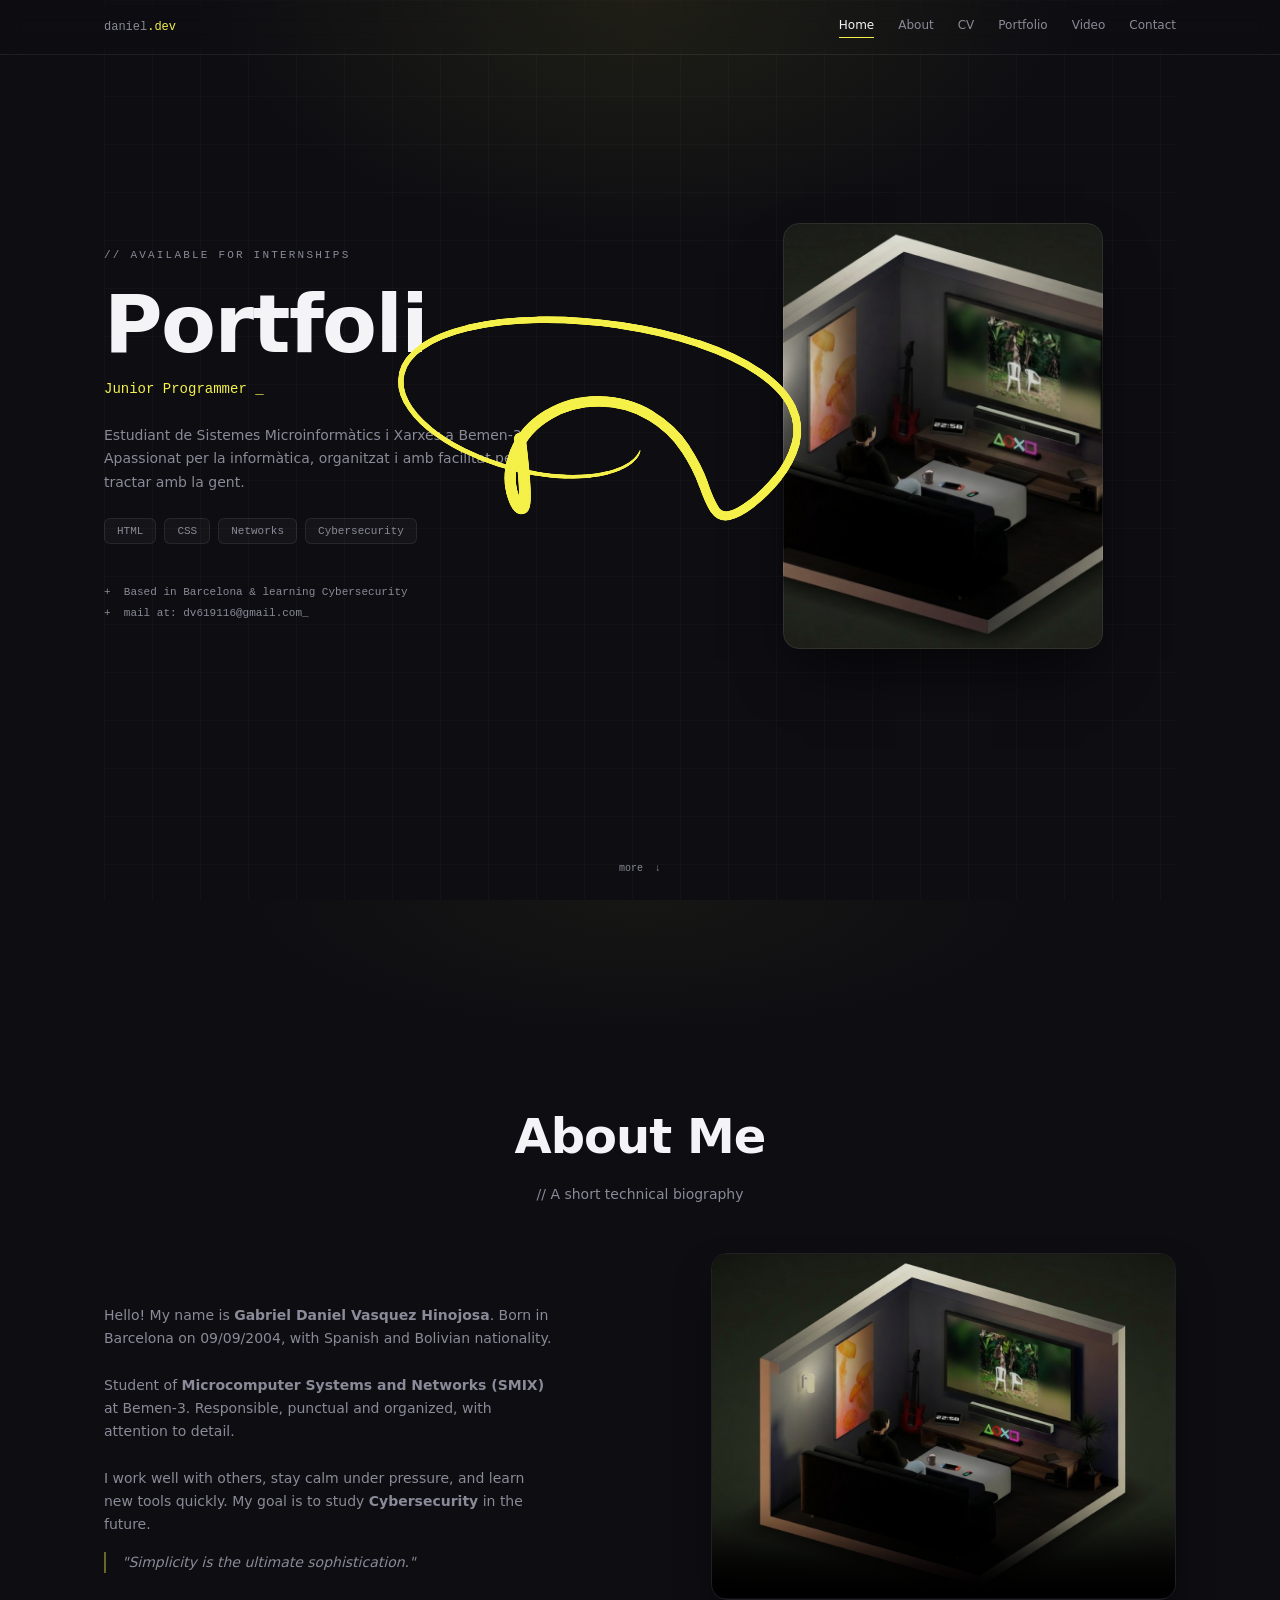
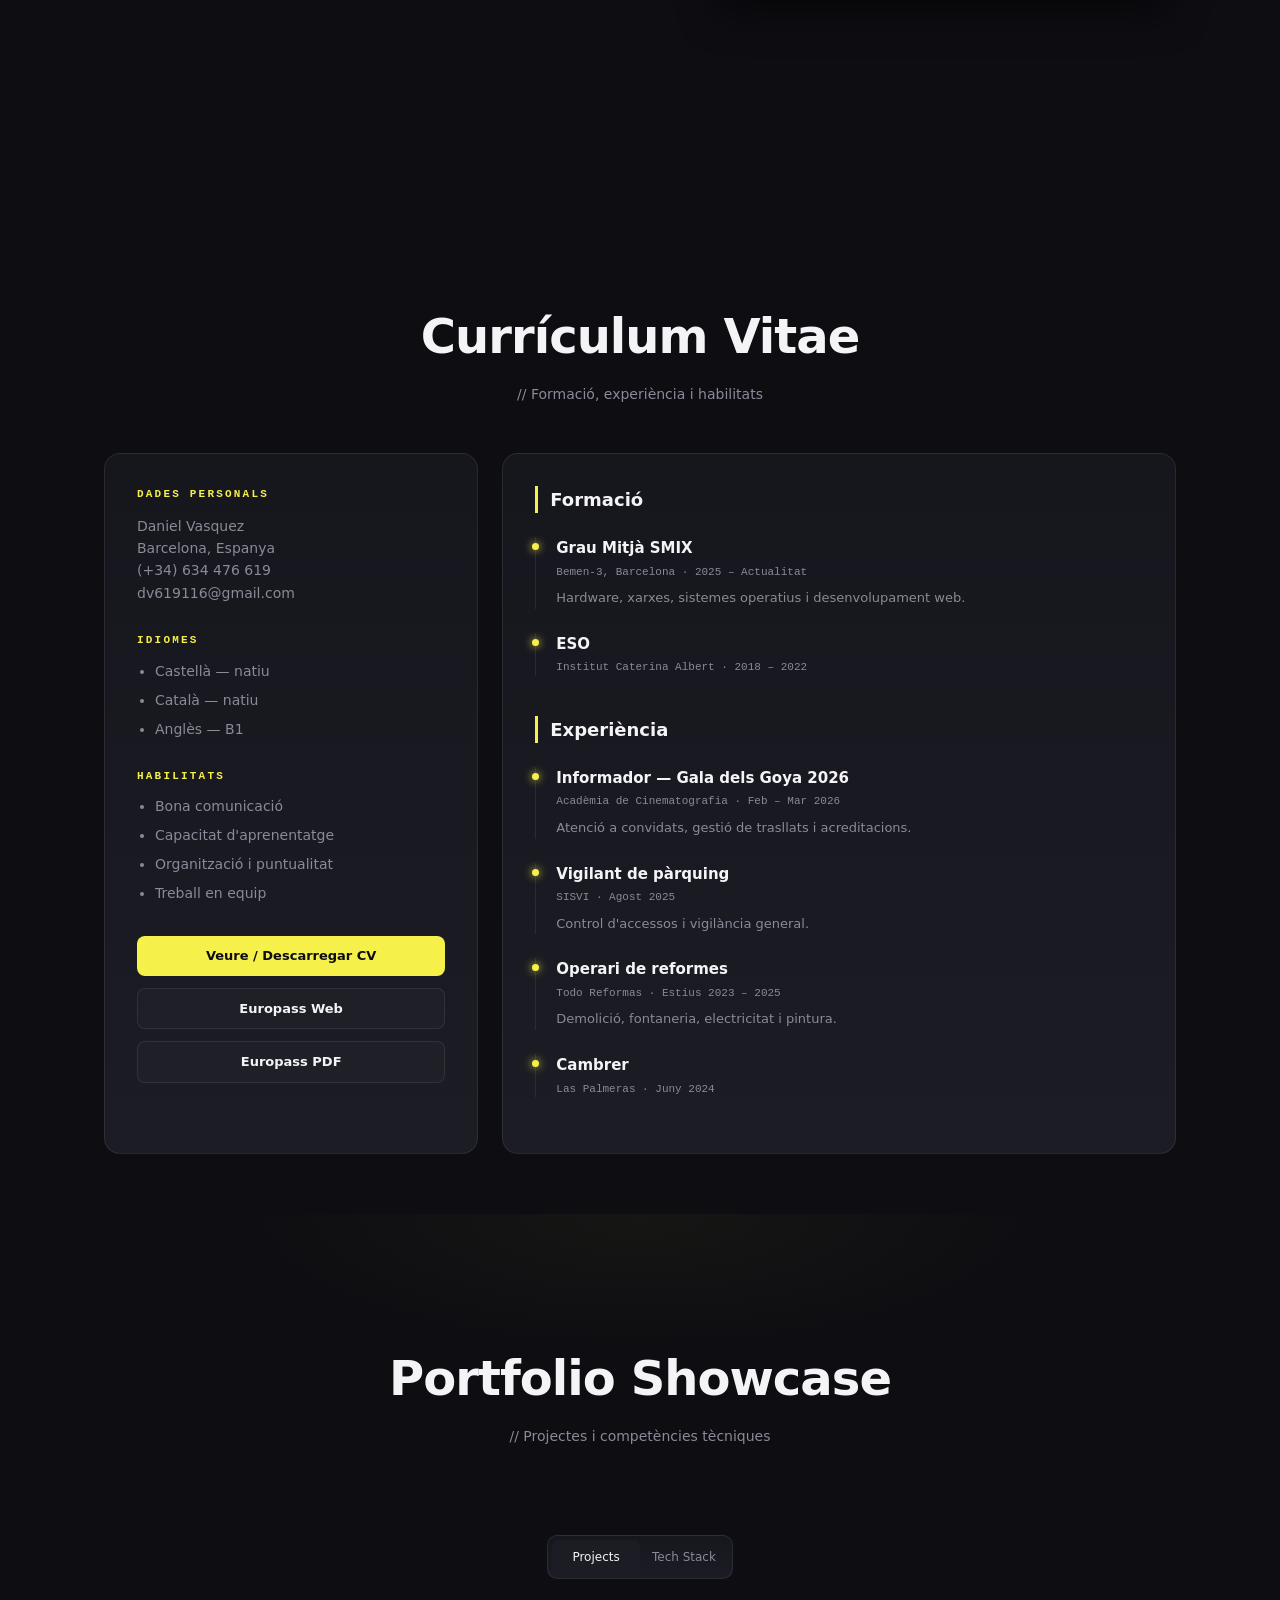
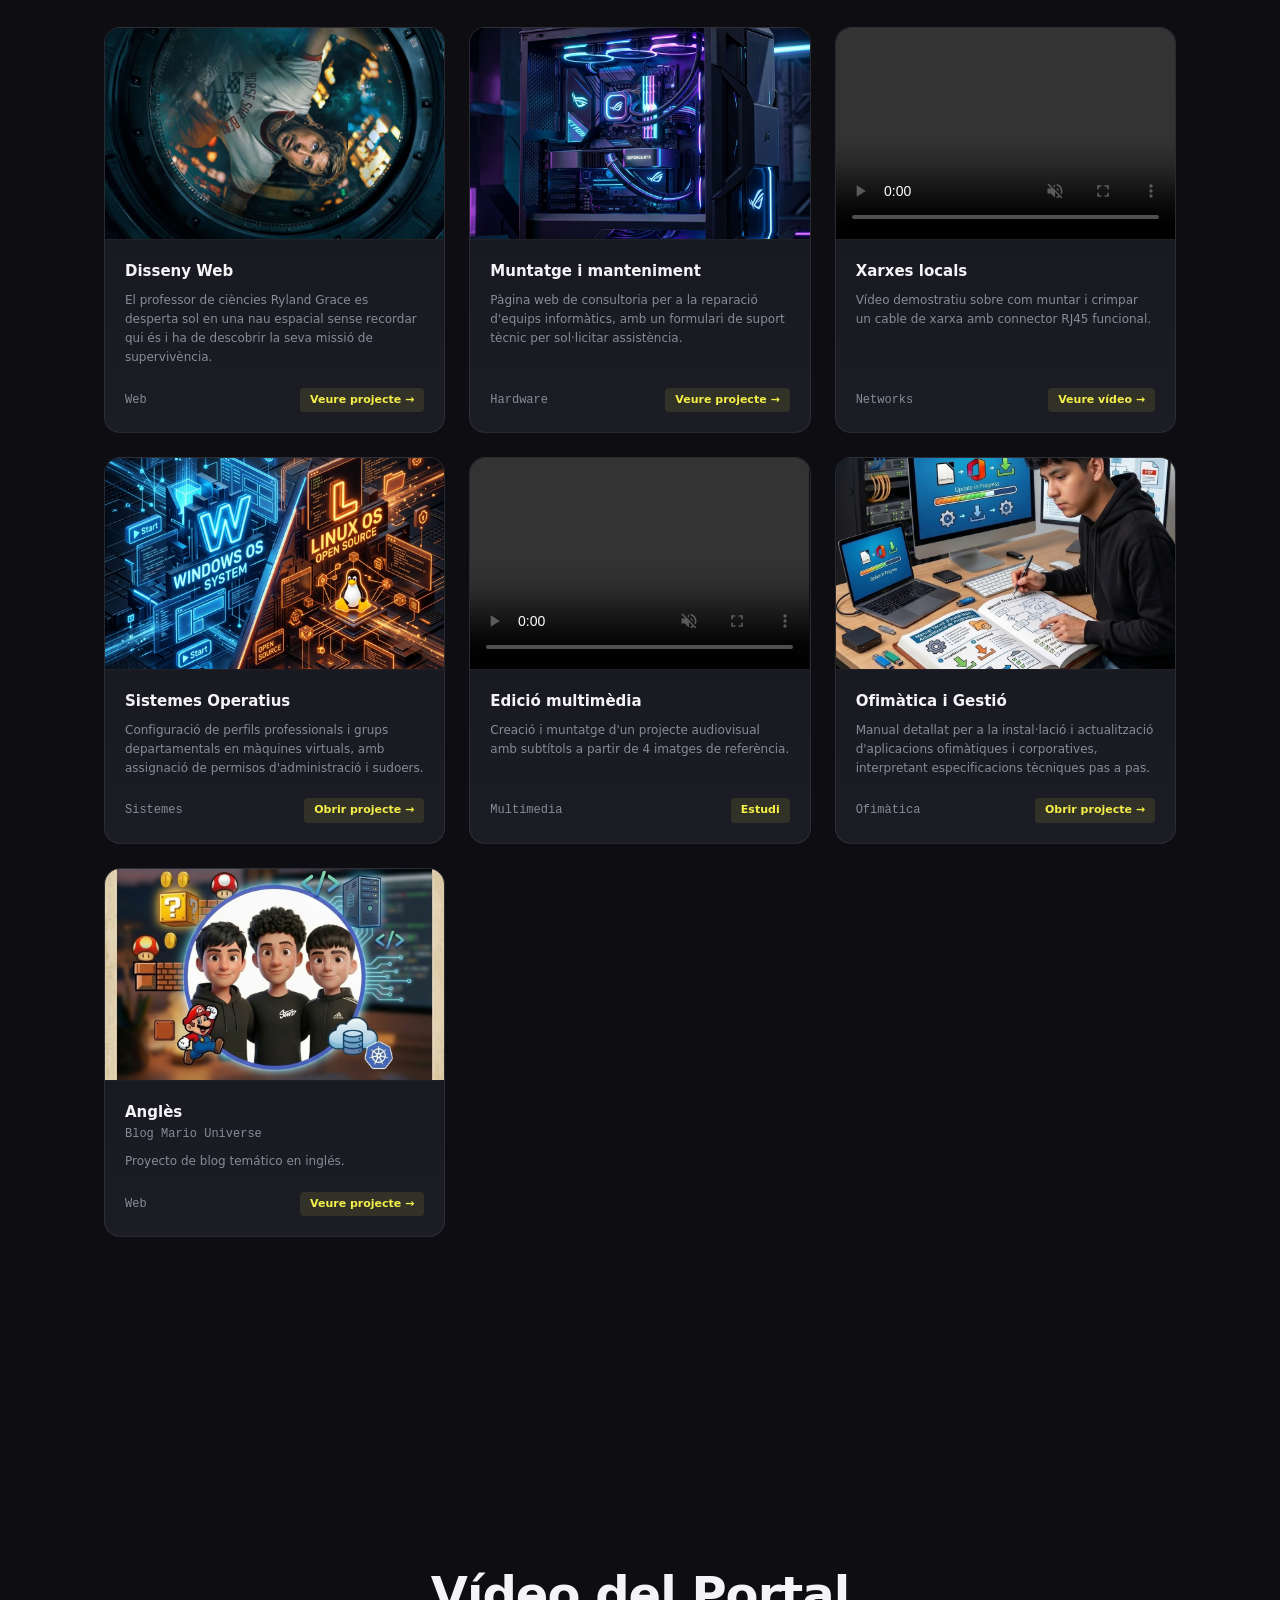
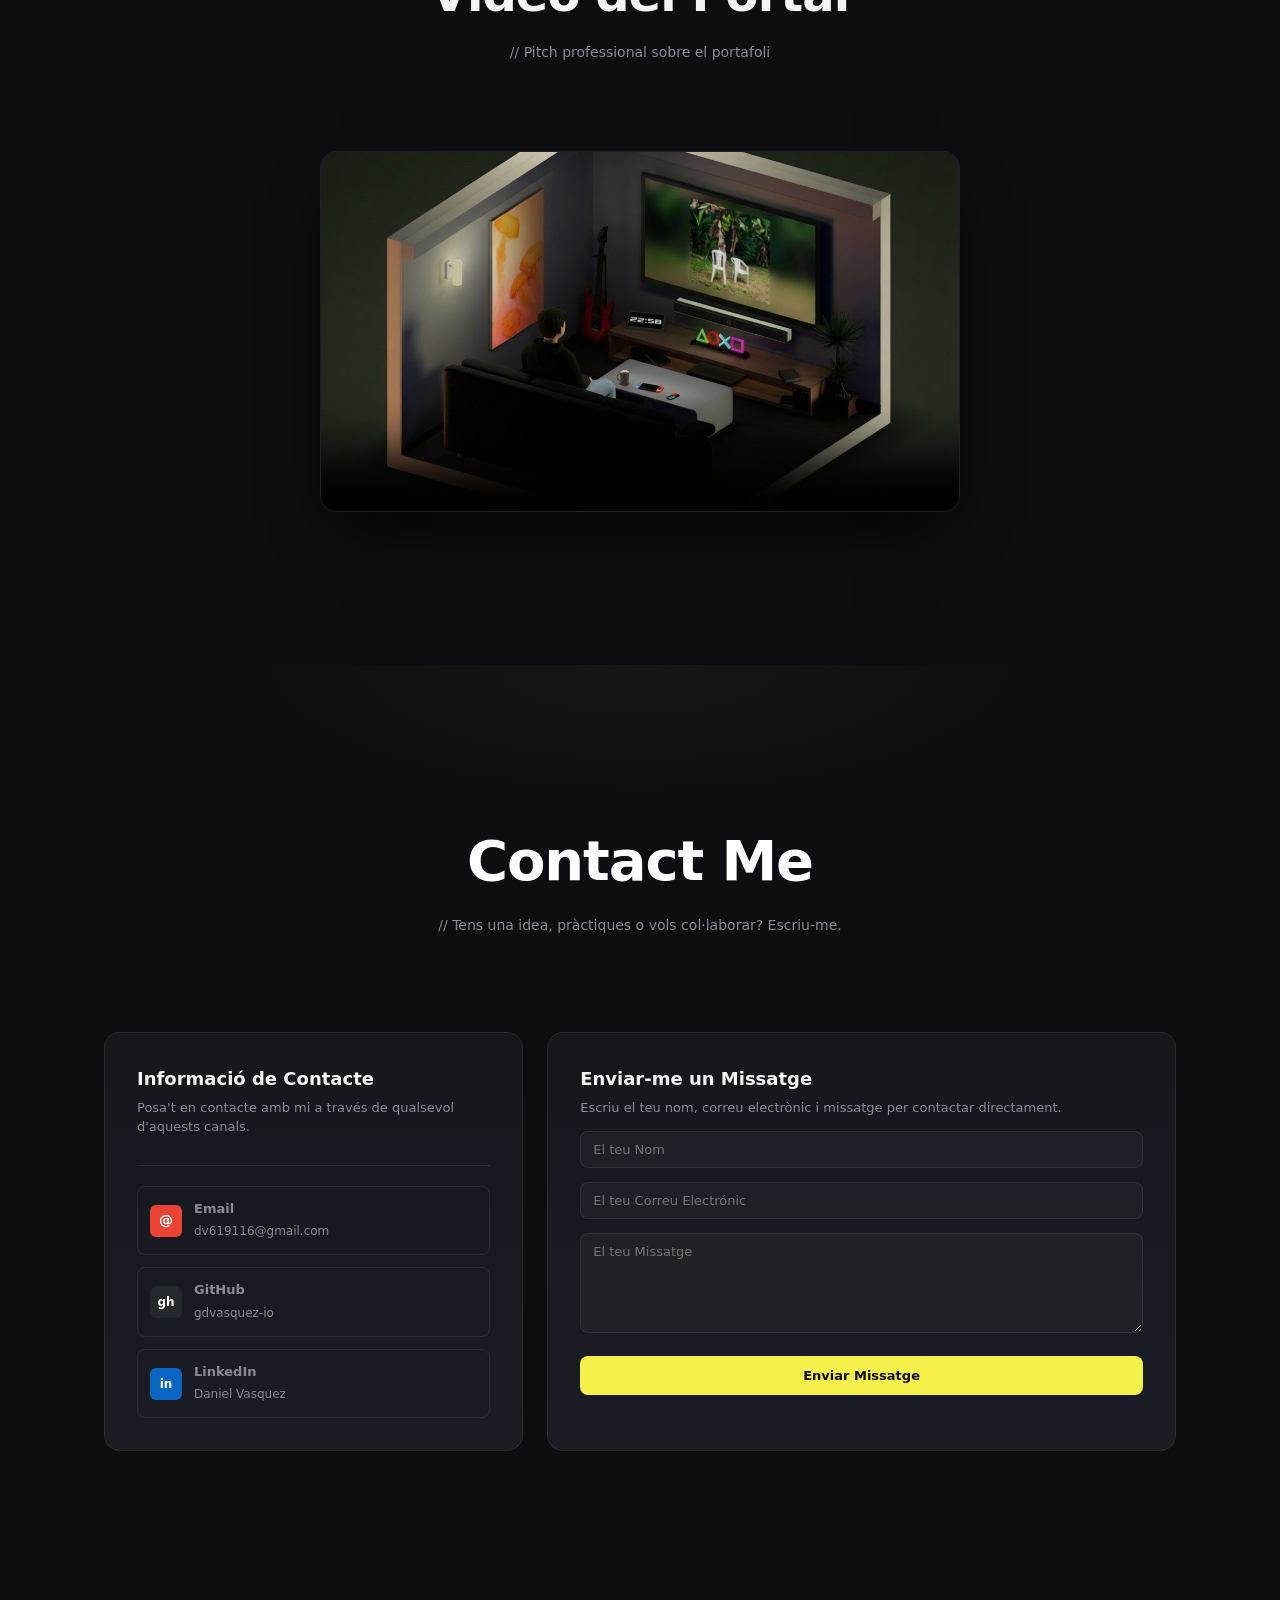
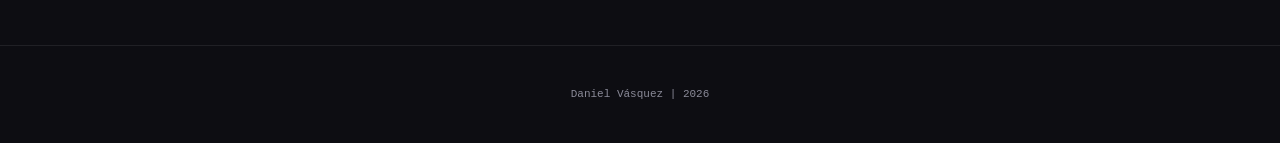
==== commit d6979dfa: "Update index.html" ====
--- a/index.html
+++ b/index.html
@@ -408,7 +408,7 @@
 
   <footer>
     <div class="container">
-      <p>© 2026 Daniel Vasquez · Portafoli personal construït amb HTML + CSS</p>
+      <p>Daniel Vásquez | 2026 </p>
     </div>
   </footer>
 
@@ -416,4 +416,4 @@
   <script src="js/cursor.js"></script>
 </body>
 
-</html>+</html>
